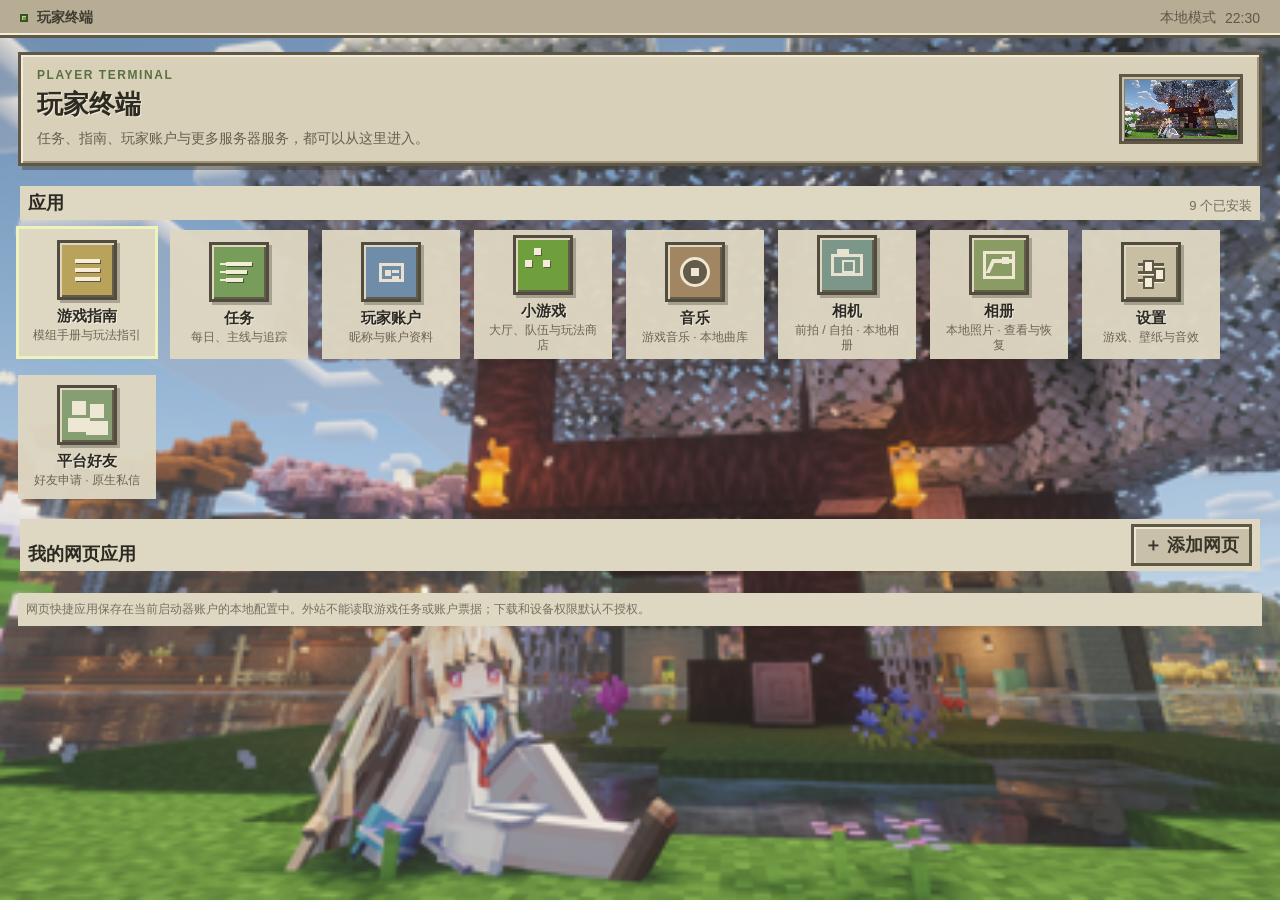
==== src/main/resources/assets/muxi_terminal/html/terminal/index.html @ d71bce54 "Freeze reviewed unified social candidate for isolated 131 acceptance" ====
<!doctype html>
<html lang="zh-CN">
<head>
  <meta charset="utf-8" />
  <meta name="viewport" content="width=device-width,initial-scale=1" />
  <title>玩家终端</title>
  <link rel="stylesheet" href="./styles.css" />
  <link rel="stylesheet" href="./app-transition.css" />
  <link rel="stylesheet" href="./apps/minigames/app.css" />
  <link rel="stylesheet" href="./camera-app.css" />
  <link rel="stylesheet" href="./album-app.css" />
  <link rel="stylesheet" href="./friends-app.css" />
  <link rel="stylesheet" href="./settings.css" />
</head>
<body>
  <main id="app" class="shell">
    <header class="statusbar">
      <div class="brand"><span class="brand-dot"></span>玩家终端</div>
      <div class="status-right"><span id="statusText">本地模式</span><span id="clock">00:00</span></div>
    </header>

    <div id="app-content">
    <section id="home" class="page page-active">
      <div class="hero">
        <div>
          <div class="eyebrow">PLAYER TERMINAL</div>
          <h1>玩家终端</h1>
          <p>任务、指南、玩家账户与更多服务器服务，都可以从这里进入。</p>
        </div>
        <div class="cover-frame"><img src="./cover.png" alt="玩家终端"></div>
      </div>

      <div class="section-title"><span>应用</span><small id="installedAppCount">4 个已安装</small></div>
      <div class="app-grid">
        <button class="app-card" data-open="guide">
          <span class="app-icon guide-icon"><i></i><i></i><i></i></span>
          <span class="app-name">游戏指南</span>
          <span class="app-desc">模组手册与玩法指引</span>
        </button>
        <button class="app-card" data-open="tasks">
          <span class="app-icon task-icon"><i></i><i></i><i></i></span>
          <span class="app-name">任务</span>
          <span class="app-desc">每日、主线与追踪</span>
        </button>
        <button class="app-card" id="passportApp">
          <span class="app-icon passport-icon"><i></i></span>
          <span class="app-name">玩家账户</span>
          <span class="app-desc">昵称与账户资料</span>
        </button>
        <button class="app-card" data-open="games">
          <span class="app-icon minigames-icon"><i></i><i></i><i></i></span>
          <span class="app-name">小游戏</span><span class="app-desc">大厅、队伍与玩法商店</span>
        </button>
        <button class="app-card" data-open="music">
          <span class="app-icon music-icon" aria-hidden="true"><i></i></span>
          <span class="app-name">音乐</span><span class="app-desc">游戏音乐 · 本地曲库</span>
        </button>
      </div>

      <div class="section-title"><span>我的网页应用</span><button id="addWebApp" class="secondary">＋ 添加网页</button></div>
      <div id="webApps" class="web-app-list"></div>
      <p id="webAppsError" class="web-error" role="alert"></p>
      <form id="webAppForm" class="web-app-form" hidden>
        <h3 id="webFormTitle">添加网页应用</h3>
        <input id="webAppId" type="hidden">
        <label>网页链接<input id="webAppUrl" type="url" placeholder="https://example.com" required maxlength="4096" autocomplete="off"></label>
        <label>名称（可编辑）<input id="webAppName" type="text" maxlength="80" placeholder="留空使用域名" autocomplete="off"></label>
        <p id="webTarget" class="web-target">只支持 http / https</p>
        <p id="webFormError" class="web-error" role="alert"></p>
        <div class="detail-actions"><button class="primary" type="submit">保存</button><button id="cancelWebApp" class="secondary" type="button">取消</button></div>
      </form>
      <div class="dock-hint">网页快捷应用保存在当前启动器账户的本地配置中。外站不能读取游戏任务或账户票据；下载和设备权限默认不授权。</div>
    </section>

    <section id="guide" class="page">
      <div class="toolbar">
        <button class="back" data-open="home" aria-label="返回">‹</button>
        <div>
          <div class="eyebrow">APP / GAME GUIDE</div>
          <h2>游戏指南</h2>
        </div>
        <label class="search-wrap"><input id="guideSearch" type="search" placeholder="搜索模组或玩法" /><span></span></label>
      </div>

      <div class="guide-intro">
        <strong>不知道从哪里开始？</strong>
        <span>先选一个你感兴趣的玩法。指南只介绍真正有用的第一步，不把 Wiki 全搬进来。</span>
      </div>
      <div id="guideList" class="guide-list"></div>
    </section>

    <section id="guideDetail" class="page">
      <div class="toolbar">
        <button class="back" data-open="guide" aria-label="返回">‹</button>
        <div>
          <div class="eyebrow">GAME GUIDE</div>
          <h2 id="detailTitle">模组</h2>
        </div>
      </div>
      <article class="detail-card">
        <div class="detail-head">
          <div id="detailIcon" class="mod-icon"></div>
          <div><div id="detailCategory" class="pill"></div><p id="detailSummary"></p></div>
        </div>
        <div class="detail-section"><h3>先做什么</h3><div id="detailSteps" class="steps"></div></div>
        <div class="detail-section"><h3>为什么值得玩</h3><p id="detailWhy"></p></div>
        <div class="detail-actions">
          <button id="openManual" class="primary" hidden>打开游戏内手册</button>
          <button data-open="guide" class="secondary">返回指南</button>
        </div>
        <p id="manualHint" class="manual-hint"></p>
      </article>
    </section>

    <section id="tasks" class="page">
      <div class="toolbar">
        <button class="back" data-open="home" aria-label="返回">‹</button>
        <div>
          <div class="eyebrow">APP / TASKS</div>
          <h2>任务</h2>
        </div>
        <div id="taskMeta" class="task-meta">正在连接任务服务…</div>
      </div>

      <div class="task-tabs">
        <button class="task-tab task-tab-active" data-task-tab="daily">每日任务</button>
        <button class="task-tab" data-task-tab="mainline">主线任务</button>
      </div>

      <div id="dailyTasksPanel">
        <div class="task-intro">
          <div><strong>每日委托</strong><span id="taskCountdown">等待服务器数据</span></div>
          <div id="rerollAllowance" class="task-allowance"></div>
        </div>
        <div id="taskList" class="task-list"></div>
      </div>

      <div id="mainlineTasksPanel" hidden>
        <div class="task-intro"><div><strong>主线任务</strong><span>长期推进目标</span></div></div>
        <div id="mainlineList" class="task-list"></div>
      </div>
    </section>
    <section id="games" class="page minigames-app" aria-label="小游戏 APP">
      <div class="toolbar"><button id="mg-back" class="back" aria-label="返回大厅">‹</button><div><div class="eyebrow">APP / MINIGAMES</div><h2>小游戏</h2></div><button id="mg-refresh" class="secondary">刷新</button></div>
      <nav class="task-tabs" aria-label="小游戏页面"><button class="task-tab task-tab-active" data-mg-page="lobby" aria-pressed="true">大厅与队伍</button><button class="task-tab" data-mg-page="shop" aria-pressed="false">商店与兑换</button></nav>
      <p id="mg-notice" class="guide-intro mg-notice" role="status" aria-live="polite">正在读取小游戏服务…</p>
      <div id="mg-platform" class="task-intro mg-platform"></div>
      <div id="mg-stepbar" class="mg-stepbar" aria-label="房间步骤"></div>
      <div id="mg-games" class="guide-list mg-mode-list" aria-label="模式选择"></div>
      <div id="mg-currencies" class="mg-currencies"></div><div id="mg-content" class="mg-content"></div>
      <div id="mg-confirm" class="mg-confirm" hidden><div class="detail-card" role="dialog" aria-modal="true" aria-labelledby="mg-confirm-text"><h3>确认操作</h3><p id="mg-confirm-text"></p><div class="detail-actions"><button id="mg-confirm-cancel" class="secondary">取消</button><button id="mg-confirm-ok" class="primary">继续</button></div></div></div>
    </section>
    <section id="music" class="page"></section>
    </div>
  </main>
  <script src="./app-transition.js"></script>
  <script src="./app.js"></script>
  <script src="./app-container.js"></script>
  <script src="./camera-controller.js"></script>
  <script src="./camera-app.js"></script>
  <script src="./album-controller.js"></script>
  <script src="./album-app.js"></script>
  <script src="./web-apps.js"></script>
  <script src="./settings.js"></script>
  <script src="./music-app.js"></script>
  <script src="./friends-controller.js"></script>
  <script src="./friends-app.js"></script>
  <script src="./apps/minigames/model.js"></script>
  <script src="./apps/minigames/app.js"></script>
  <script src="./friends-invites-controller.js"></script>
  <script src="./friends-invites.js"></script>
</body>
</html>
---- src/main/resources/assets/muxi_terminal/html/terminal/styles.css ----
:root{
  color-scheme:light;
  --bg:#c9c2ae;--panel:#ded7c2;--panel2:#c7bea4;--line:#5f5847;
  --line-hi:#f2ecd8;--text:#2d2a22;--muted:#665f4f;--accent:#6f9f3c;--accent2:#b88b43;
  --shadow:#514b3d;--slot:#b8af96;--slot-hi:#ece5cf;
}
*{box-sizing:border-box}
html,body{margin:0;width:100%;height:100%;overflow:hidden;background:transparent;font-family:"Microsoft YaHei","Segoe UI",sans-serif;color:var(--text)}
button,input{font:inherit}.shell{width:100%;height:100%;background:
linear-gradient(rgba(255,255,255,.12),rgba(255,255,255,0)),
repeating-linear-gradient(0deg,#c9c2ae 0 3px,#c3bba6 3px 6px);position:relative}
.statusbar{height:38px;padding:0 20px;display:flex;align-items:center;justify-content:space-between;border-bottom:3px solid var(--line);box-shadow:inset 0 -2px 0 var(--line-hi);font-size:14px;color:#403b31;background:#b6ad94}
.brand,.status-right{display:flex;align-items:center;gap:9px}.brand{font-weight:700}.brand-dot{width:8px;height:8px;background:var(--accent);border:2px solid #3d5126;box-shadow:inset 1px 1px 0 #b8d58d}
.status-right{color:#5f584a}.page{display:none;height:calc(100% - 38px);padding:14px 18px 18px;overflow-y:auto}.page-active{display:block}.eyebrow{font-size:12px;letter-spacing:.13em;color:#5b7041;font-weight:700;margin-bottom:5px}
.hero{min-height:92px;padding:13px 16px;display:flex;justify-content:space-between;align-items:center;border:3px solid var(--line);border-radius:0;background:#d8d0b9;box-shadow:inset 2px 2px 0 var(--line-hi),inset -2px -2px 0 #9e947d,4px 4px 0 rgba(71,66,54,.45)}
h1,h2,h3,p{margin:0}h1{font-size:26px;margin-bottom:6px;text-shadow:1px 1px 0 #f3eddc}.hero p{color:var(--muted);max-width:540px;font-size:14px;line-height:1.55}
.cover-frame{width:124px;height:70px;border:3px solid var(--line);background:#887f68;padding:3px;image-rendering:pixelated;box-shadow:inset 2px 2px 0 #c9c1aa,inset -2px -2px 0 #4d4739}.cover-frame img{width:100%;height:100%;object-fit:cover;image-rendering:pixelated}
.terminal-mark{display:none}
.terminal-mark span{border-radius:5px;background:linear-gradient(145deg,#2b4651,#18303b);border:1px solid #41616b}.terminal-mark span:first-child{background:linear-gradient(145deg,#5fd2e3,#347986)}
.section-title{margin:20px 2px 10px;display:flex;align-items:end;justify-content:space-between;font-size:18px;font-weight:700}.section-title small{font-size:13px;color:#746d5c;font-weight:500}
.app-grid{display:grid;grid-template-columns:repeat(auto-fit,minmax(112px,138px));gap:16px 14px;align-items:start}
.app-card{min-height:124px;text-align:center;border:0;background:transparent;color:inherit;padding:5px 2px;cursor:pointer;transition:.08s linear}
.app-card:hover,.app-card.keyboard-selected{transform:translateY(-2px);background:rgba(255,255,255,.18);outline:2px solid rgba(91,84,68,.48);outline-offset:-1px}
button.keyboard-selected,input.keyboard-selected,.guide-card.keyboard-selected{outline:3px solid #eef3bd!important;outline-offset:2px;box-shadow:0 0 0 2px #3d4d29!important}
.app-icon{width:60px;height:60px;display:flex;align-items:center;justify-content:center;margin:0 auto 7px;background:#8e866f;border:3px solid #514c3e;position:relative;box-shadow:inset 2px 2px 0 #ded6be,inset -2px -2px 0 #625c4b,3px 3px 0 rgba(71,66,54,.35);image-rendering:pixelated}
.guide-icon{background:#b9a35a}.guide-icon i{position:absolute;width:25px;height:4px;background:#f5edd7;box-shadow:1px 1px 0 #5e563f}.guide-icon i:nth-child(1){transform:translateY(-9px)}.guide-icon i:nth-child(3){transform:translateY(9px)}
.app-name{display:block;font-weight:700;font-size:15px;margin-bottom:2px;text-shadow:1px 1px 0 rgba(255,255,255,.55)}.app-desc{display:block;color:#6b6454;line-height:1.3;font-size:12px;max-width:110px;margin:auto}.dock-hint{text-align:left;color:#77705e;font-size:12px;padding:18px 3px 4px}
.toolbar{height:52px;display:flex;gap:12px;align-items:center;margin-bottom:16px}.toolbar h2{font-size:23px}.back{width:36px;height:36px;border-radius:0;border:3px solid var(--line);background:#c9c1aa;color:#2e2a22;font-size:28px;line-height:25px;cursor:pointer;box-shadow:inset 2px 2px 0 var(--line-hi),inset -2px -2px 0 #8f8670}.back:hover{background:#ded6be}
.search-wrap{margin-left:auto;position:relative}.search-wrap input{width:220px;height:34px;border:3px solid var(--line);border-radius:0;background:#eee8d6;color:var(--text);outline:none;padding:0 10px;box-shadow:inset 2px 2px 0 #aaa18a}.search-wrap input:focus{border-color:#6f7e4d}
.guide-intro{display:flex;gap:12px;align-items:center;border:3px solid var(--line);background:#d7cfb8;padding:11px 13px;margin-bottom:14px;font-size:14px;box-shadow:inset 2px 2px 0 var(--line-hi),inset -2px -2px 0 #a39a83}.guide-intro span{color:#665f50}.guide-list{display:grid;grid-template-columns:repeat(auto-fill,minmax(240px,1fr));gap:9px}
.guide-card{border:3px solid var(--line);border-radius:0;background:#d4ccb5;padding:11px;cursor:pointer;display:grid;grid-template-columns:48px 1fr;gap:11px;transition:.08s linear;box-shadow:inset 2px 2px 0 var(--line-hi),inset -2px -2px 0 #9f967f}.guide-card:hover{background:#e5dec9}.mod-icon{width:48px;height:48px;border-radius:0;background:linear-gradient(145deg,var(--icon1,#87926c),var(--icon2,#596047));border:3px solid #575142;position:relative;display:flex;align-items:center;justify-content:center;font-weight:800;color:#fff;font-size:18px;box-shadow:inset 2px 2px 0 rgba(255,255,255,.35),inset -2px -2px 0 rgba(0,0,0,.28)}
.guide-card h3{font-size:16px;margin:1px 0 4px}.guide-card p{font-size:13px;line-height:1.45;color:var(--muted)}.card-meta{display:flex;gap:5px;align-items:center;margin-top:7px}.pill{display:inline-flex;border:2px solid #766e5d;color:#5e5748;background:#c1b89f;border-radius:0;padding:2px 6px;font-size:12px}.recommended{color:#506d2d;border-color:#6c8249}
.detail-card{max-width:850px;margin:0 auto;border:3px solid var(--line);border-radius:0;background:#d8d0ba;padding:20px;box-shadow:inset 2px 2px 0 var(--line-hi),inset -2px -2px 0 #9d947d}.detail-head{display:grid;grid-template-columns:68px 1fr;gap:16px;align-items:center;padding-bottom:17px;border-bottom:2px solid #877f6c}.detail-head .mod-icon{width:68px;height:68px;font-size:20px}.detail-head p{margin-top:8px;color:#5f5849;line-height:1.6}.detail-section{padding:18px 0 2px}.detail-section h3{font-size:15px;margin-bottom:10px;color:#332f27}.detail-section p{color:var(--muted);font-size:14px;line-height:1.65}.steps{display:grid;gap:7px}.step{display:grid;grid-template-columns:23px 1fr;gap:9px;align-items:start;color:#5f584a;font-size:14px;line-height:1.55}.step b{width:21px;height:21px;border:2px solid #68744d;background:#aeb78a;color:#283019;display:flex;align-items:center;justify-content:center;font-size:12px}.detail-actions{display:flex;gap:8px;margin-top:20px}.detail-actions button{height:34px;border-radius:0;padding:0 13px;cursor:pointer}.primary{background:#8fb45c;color:#263019;border:3px solid #4c5d31;font-weight:700;box-shadow:inset 2px 2px 0 #c8dda7}.secondary{background:#c8c0a8;color:#3a352b;border:3px solid var(--line);box-shadow:inset 2px 2px 0 #eee7d4}
.task-icon{display:grid;align-content:center;gap:4px;padding:9px;background:#789d5a}.task-icon i{display:block;width:26px;height:4px;background:#f3ecd7;box-shadow:-7px 0 0 -1px #f3ecd7,1px 1px 0 #435336}.task-icon i:nth-child(2){width:21px}.task-icon i:nth-child(3){width:17px}
.passport-icon{background:#6f8ca8}.passport-icon i{width:25px;height:19px;border:3px solid #e8e1cf;position:relative}.passport-icon i:before{content:"";position:absolute;width:6px;height:6px;background:#e8e1cf;left:3px;top:4px}.passport-icon i:after{content:"";position:absolute;width:7px;height:3px;background:#e8e1cf;right:2px;top:4px;box-shadow:0 6px 0 #e8e1cf}
.mod-icon img{width:38px;height:38px;object-fit:contain;image-rendering:pixelated;filter:drop-shadow(0 3px 4px rgba(0,0,0,.35))}.detail-head .mod-icon img{width:54px;height:54px}.mod-fallback{position:absolute}.manual-hint{margin-top:12px;color:#71808d;font-size:14px;line-height:1.55}
.task-meta{margin-left:auto;color:#6f6755;font-size:13px}.task-tabs{display:flex;gap:6px;margin-bottom:14px}.task-tab{border:3px solid var(--line);border-radius:0;background:#c4bba3;color:#4e493d;height:32px;padding:0 11px;cursor:pointer;box-shadow:inset 2px 2px 0 #eee7d4,inset -2px -2px 0 #8e856f}.task-tab:hover{background:#d9d1ba}.task-tab-active{border-color:#53663b;background:#9eb873;color:#263018}
.task-intro{display:flex;justify-content:space-between;align-items:center;padding:11px 13px;border:3px solid var(--line);border-radius:0;background:#d6ceb6;margin-bottom:9px;box-shadow:inset 2px 2px 0 var(--line-hi),inset -2px -2px 0 #9c937d}.task-intro strong{display:block;font-size:15px}.task-intro span{display:block;color:#6e6655;font-size:13px;margin-top:3px}.task-allowance{color:#526a32;font-size:13px}.task-list{display:grid;gap:8px}.task-card{border:3px solid var(--line);border-radius:0;background:#d2cab3;padding:12px 13px;position:relative;overflow:hidden;box-shadow:inset 2px 2px 0 var(--line-hi),inset -2px -2px 0 #9a917a}.task-card.task-tracked{border-color:#65764a}.task-card.task-ready{border-color:#4f7139}.task-card.task-claimed{opacity:.68}.task-progress-bg{height:7px;background:#8e866f;margin:8px 0 9px;overflow:hidden;border:2px solid #5d5748}.task-progress-fill{height:100%;background:#83a84f}.task-row-head{display:flex;justify-content:space-between;gap:15px;align-items:start}.task-title{font-size:15px;font-weight:700}.task-progress{font-size:13px;color:#625b4c;white-space:nowrap}.task-description{font-size:13px;color:#665f50;line-height:1.45}.task-hard{font-size:8px;color:#7e5127;border:2px solid #9c7449;border-radius:0;padding:1px 5px;margin-left:6px;vertical-align:1px;background:#d8bb8a}.task-rewards{display:flex;gap:5px;align-items:center;min-height:25px;flex-wrap:wrap}.reward-chip{display:inline-flex;gap:4px;align-items:center;border:2px solid #756d5b;border-radius:0;background:#bdb49b;padding:3px 6px;color:#4d483c;font-size:12px}.reward-chip img{width:18px;height:18px;object-fit:contain;image-rendering:pixelated}.reward-xp{color:#48682e}.task-bottom{display:flex;justify-content:space-between;gap:9px;align-items:end;margin-top:8px}.task-actions{display:flex;gap:5px}.task-actions button{height:28px;border-radius:0;border:3px solid #625b4b;background:#c3baa2;color:#4c473c;padding:0 8px;cursor:pointer;font-size:12px;box-shadow:inset 1px 1px 0 #eee7d4}.task-actions button:hover:not(:disabled){background:#ded6bf}.task-actions button:disabled{opacity:.38;cursor:default}.task-actions .claim-ready{border-color:#56723a;color:#3f5c2a;background:#b2c88c}.task-actions .tracked-button{border-color:#68794d;color:#40512d}.mainline-card{border-left:5px solid #71804e}.task-empty{border:3px dashed #817967;border-radius:0;padding:22px;text-align:center;color:#706857;font-size:13px}
@media(max-width:640px){.page{padding:12px}.statusbar{padding:0 12px}.hero{padding:11px}.cover-frame{width:104px;height:60px}.search-wrap input{width:150px}.guide-list{grid-template-columns:1fr}.app-grid{grid-template-columns:repeat(3,minmax(82px,1fr));gap:12px 8px}.app-desc{display:block}}
#app-content{height:calc(100% - 38px);position:relative}.page{height:100%}.content-view .statusbar{display:none}.content-view #app-content{height:100%}.content-view .page{height:100%}
.web-app-list{display:grid;gap:8px}.web-app-row{display:flex;gap:8px;align-items:center;border:2px solid var(--line);background:var(--panel);padding:7px}
.web-app-open{flex:1;min-width:0;display:grid;gap:4px;text-align:left;background:transparent;border:0;color:var(--text);cursor:pointer}.web-app-open b,.web-app-open small{overflow:hidden;text-overflow:ellipsis;white-space:nowrap}.web-app-open small,.web-target,.web-empty{font-size:14px;color:var(--muted)}
.web-app-row .secondary,#addWebApp{padding:6px 10px;cursor:pointer}.web-app-form{margin-top:12px;padding:12px;border:3px solid var(--line);background:var(--panel)}.web-app-form[hidden]{display:none}.web-app-form label{display:block;margin:10px 0;font-size:15px}.web-app-form input:not([type=hidden]){display:block;width:100%;margin-top:5px;padding:7px;border:2px solid var(--line);background:#eee8d6}.web-error{color:#9a3827;font-size:15px;line-height:1.6;margin:5px 0}.web-app-form .detail-actions{margin-top:10px}

/* Shared sizing contract for built-in apps, including settings and minigames. */
:root{--font-body:15px;--font-small:12px;--control-min-height:34px;--app-icon-size:60px}
button,input,select,textarea{font-family:inherit}button:focus-visible,input:focus-visible,select:focus-visible,a:focus-visible{outline:3px solid #eef3bd;outline-offset:2px;box-shadow:0 0 0 2px #3d4d29}
.page,.toolbar,.hero,.task-card,.guide-card,.web-app-row{min-width:0}.toolbar{height:auto;min-height:52px;flex-wrap:wrap}.hero{gap:12px}.hero>div,.guide-card>div,.task-card>div{min-width:0}
h1,h2,h3,p,.app-name,.app-desc,.task-name,.task-rewards{overflow-wrap:anywhere}.task-actions,.task-bottom,.detail-actions,.task-tabs{flex-wrap:wrap}.task-actions button,.task-tabs button,.detail-actions button{height:auto;min-height:var(--control-min-height)}
.minigames-app button,.minigames-app select,.minigames-app input{font-size:var(--font-body);min-height:var(--control-min-height)}.minigames-app small{font-size:var(--font-small)}
@media(max-width:500px){.hero{flex-wrap:wrap}.cover-frame{display:none}.search-wrap{width:100%;margin-left:0}.search-wrap input{width:100%}.app-grid{grid-template-columns:repeat(auto-fit,minmax(104px,1fr))}.detail-card{padding:12px}}

/* Native local wallpaper spans the shared Pad shell. */
.shell{background-image:linear-gradient(rgba(201,194,174,.12),rgba(201,194,174,.12)),var(--terminal-wallpaper,url('./cover.png'));background-size:cover;background-position:center;background-repeat:no-repeat}
/* Keep controls readable even over a dark or busy personal wallpaper. */
.app-card{background:rgba(222,215,194,.96)}
.app-card:hover,.app-card.keyboard-selected{background:var(--panel)}
.section-title{background:var(--panel);padding:5px 8px}
.toolbar{background:var(--panel);padding:6px}
.dock-hint{background:var(--panel);margin-top:12px;padding:8px}
.app-grid{align-items:stretch}
.music-icon{background:#a28664}
.music-icon i{width:30px;height:30px;border:3px solid #eee7d4;border-radius:50%;position:relative;background:#655b4a}
.music-icon i:after{content:"";position:absolute;width:8px;height:8px;left:8px;top:8px;background:#eee7d4}
---- src/main/resources/assets/muxi_terminal/html/terminal/app-transition.css ----
/* Scoped to the internal content viewport. The statusbar / phone shell stays put. */
.mt-transition-host { isolation: isolate; }
.mt-launch-layer {
  position: absolute; inset: 0; z-index: 100;
  display: flex; align-items: center; justify-content: center;
  padding: 14px; overflow: hidden;
  background: rgba(201, 194, 174, .94);
  color: var(--text, #2d2a22);
  font-family: "Microsoft YaHei", "Segoe UI", sans-serif;
}
.mt-launch-layer[hidden], .mt-launch-layer [hidden] { display: none !important; }
.mt-launch-card {
  width: 280px; max-width: 100%; padding: 22px 18px 16px;
  border: 3px solid var(--line, #5f5847); background: var(--panel, #ded7c2);
  text-align: center;
  box-shadow: inset 2px 2px 0 var(--line-hi, #f2ecd8), inset -2px -2px 0 #9e947d, 4px 4px 0 rgba(71,66,54,.35);
}
.mt-launch-icon {
  display: flex; align-items: center; justify-content: center;
  width: 60px; height: 60px; margin: 0 auto 14px;
  border: 3px solid var(--line, #5f5847); background: #b8c89b;
  box-shadow: inset 2px 2px 0 #e5efcd, inset -2px -2px 0 #78835e;
  font-size: 20px; font-weight: 700; image-rendering: pixelated;
  pointer-events: none; overflow: hidden;
}
.mt-launch-icon > .app-icon { margin: 0; width: 100%; height: 100%; box-shadow: none; border: 0; }
.mt-launch-icon img { max-width: 100%; max-height: 100%; object-fit: contain; image-rendering: pixelated; }
.mt-launch-caption { font-size: 9px; letter-spacing: .13em; color: #5b7041; font-weight: 700; margin-bottom: 6px; }
.mt-launch-title { font-size: 16px; font-weight: 700; overflow-wrap: anywhere; }
.mt-launch-status { font-size: 11px; line-height: 1.6; min-height: 18px; margin: 9px 0 12px; color: var(--muted, #665f4f); overflow-wrap: anywhere; }
.mt-launch-pixels { display: flex; gap: 5px; justify-content: center; height: 10px; margin-bottom: 16px; }
.mt-launch-pixel { width: 8px; height: 8px; border: 2px solid #63724b; background: #a5bf75; animation: mt-pixel 880ms steps(1, end) infinite; }
.mt-launch-pixel:nth-child(2) { animation-delay: 110ms; }
.mt-launch-pixel:nth-child(3) { animation-delay: 220ms; }
.mt-launch-pixel:nth-child(4) { animation-delay: 330ms; }
.mt-launch-actions { display: flex; justify-content: center; gap: 8px; }
.mt-launch-button {
  min-width: 70px; min-height: 32px; padding: 5px 11px;
  font: inherit; font-size: 11px; color: #403b31; cursor: pointer;
  border: 3px solid #625b4b; border-radius: 0; background: #c3baa2;
  box-shadow: inset 1px 1px 0 #eee7d4, inset -1px -1px 0 #8d846e;
}
.mt-launch-button:hover { background: #ded6bf; }
.mt-launch-button:active { box-shadow: inset 2px 2px 0 #8d846e; }
.mt-launch-button:focus-visible { outline: 2px solid #405c2c; outline-offset: 3px; }
.mt-launch-button:disabled { cursor: default; opacity: .55; }
.mt-launch-retry { background: #b2c88c; }
.mt-launch-layer.mt-launch-enter { animation: mt-layer-in 180ms cubic-bezier(.2,.8,.2,1) both; }
.mt-launch-enter .mt-launch-card { animation: mt-card-in 180ms cubic-bezier(.2,.8,.2,1) both; }
.mt-launch-layer[data-state="revealing"] { animation: mt-layer-out 110ms ease-in both; }
.mt-launch-layer[data-state="closing"] { animation: mt-layer-close 150ms cubic-bezier(.4,0,.8,.2) both; }
.mt-launch-layer[data-state="error"] .mt-launch-icon { background: #d2b58e; }
.mt-launch-layer[data-state="error"] .mt-launch-caption { color: #805829; }
.mt-launch-source { animation: mt-source-press 130ms steps(2, end) both !important; }
@keyframes mt-source-press { 0% { transform: translateY(0); } 50% { transform: translateY(2px) scale(.96); } 100% { transform: translateY(0); } }
@keyframes mt-card-in { from { opacity: 0; transform: translateY(8px) scale(.96); } to { opacity: 1; transform: translateY(0) scale(1); } }
@keyframes mt-layer-in {
  from { opacity: .4; clip-path: inset(var(--mt-origin-top, 45%) var(--mt-origin-right, 45%) var(--mt-origin-bottom, 45%) var(--mt-origin-left, 45%)); }
  to { opacity: 1; clip-path: inset(0 0 0 0); }
}
@keyframes mt-layer-close {
  from { opacity: 1; clip-path: inset(0 0 0 0); }
  to { opacity: .25; clip-path: inset(var(--mt-origin-top, 45%) var(--mt-origin-right, 45%) var(--mt-origin-bottom, 45%) var(--mt-origin-left, 45%)); }
}
@keyframes mt-layer-out { from { opacity: 1; } to { opacity: 0; } }
@keyframes mt-pixel { 0%, 60%, 100% { background: #a5bf75; } 20%, 40% { background: #536e30; } }
.mt-reduced-motion, .mt-reduced-motion *, .mt-reduced-motion.mt-launch-enter { animation: none !important; }
@media (prefers-reduced-motion: reduce) {
  .mt-launch-layer, .mt-launch-layer *, .mt-launch-source { animation: none !important; }
}
@media (max-width: 360px), (max-height: 380px) {
  .mt-launch-card { padding: 12px; }
  .mt-launch-icon { width: 44px; height: 44px; margin-bottom: 8px; }
  .mt-launch-pixels { margin-bottom: 10px; }
}
---- src/main/resources/assets/muxi_terminal/html/terminal/apps/minigames/app.css ----
/* Layout only; visuals come from the existing terminal components. */
.minigames-app .toolbar{height:auto;min-height:52px}
.minigames-app .toolbar .secondary{margin-left:auto;padding:7px 12px;cursor:pointer}
.mg-notice{min-height:38px;line-height:1.55}
.mg-platform strong,.mg-currencies strong{display:block}
.mg-platform p,.mg-currencies p{font-size:var(--font-small,12px);color:var(--muted);line-height:1.6}
.mg-currencies{display:grid;grid-template-columns:repeat(auto-fit,minmax(150px,1fr));gap:9px;margin-bottom:12px}
.mg-content .detail-card{max-width:none;margin-bottom:12px;padding:14px}
.mg-content .detail-section{padding:5px 0}
.mg-content .detail-actions{margin-top:12px;flex-wrap:wrap}
.mg-content .guide-list{margin-top:10px}
.mg-content .guide-card{display:block;cursor:default}
.mg-content .guide-card .detail-actions{margin-top:9px}
.mg-content .guide-card h4{margin:0 0 6px;font-size:var(--font-body,15px)}
.mg-fields{display:flex;gap:12px;flex-wrap:wrap;margin:10px 0}
.mg-field{display:grid;gap:5px;font-size:var(--font-body,15px);min-width:150px}
.mg-field .detail-actions{margin-top:0}
.mg-stepbar{margin:6px 0 12px;display:flex;gap:8px;align-items:center;flex-wrap:wrap}
.mg-mode-list{margin-bottom:12px}
.mg-mode-list .guide-card{display:block;text-align:left;color:inherit;cursor:pointer}
.mg-confirm{position:fixed;inset:0;z-index:20;background:rgba(45,42,34,.65);display:grid;place-items:center}
.mg-confirm[hidden]{display:none}
.mg-confirm .detail-card{max-width:440px;margin:16px}
.mg-content button:disabled,.minigames-app .guide-card:disabled{opacity:.5;cursor:not-allowed}
.mg-content [hidden],.minigames-app [hidden]{display:none!important}
.minigames-icon{background:var(--accent);position:relative}
.minigames-icon i{position:absolute;width:7px;height:7px;background:var(--line-hi);box-shadow:1px 1px 0 var(--line)}
.minigames-icon i:nth-child(1){left:18px;top:10px}.minigames-icon i:nth-child(2){left:9px;top:22px}.minigames-icon i:nth-child(3){left:27px;top:22px}
---- src/main/resources/assets/muxi_terminal/html/terminal/camera-app.css ----
.camera-icon{background:#7c978a}.camera-icon i{width:32px;height:22px;border:3px solid #e8e1cf;position:relative}.camera-icon i:before{content:"";position:absolute;width:9px;height:9px;left:8px;top:3px;border:2px solid #e8e1cf}.camera-icon i:after{content:"";position:absolute;left:3px;top:-8px;width:12px;height:5px;background:#e8e1cf}
#camera{font-size:var(--font-body,15px)}.camera-local{margin-left:auto;color:var(--muted)}.camera-layout{max-width:960px;margin:auto}.camera-view{position:relative;min-height:120px;height:clamp(120px,38vh,400px);border:3px solid var(--line);background:#282b23;display:flex;align-items:center;justify-content:center;box-shadow:inset 2px 2px 0 #716b59}.camera-view img{width:100%;height:100%;object-fit:contain}.camera-view img[hidden]{display:none}#cameraPlaceholder{color:#ded6be}#cameraLens{position:absolute;left:8px;top:8px;padding:3px 7px;background:#c8c0a8;border:2px solid var(--line);font-size:var(--font-body,15px)}.camera-controls{display:flex;flex-wrap:wrap;gap:8px;margin:12px 0}.camera-controls button,.camera-album-actions button{min-height:var(--control-min-height,34px);padding:4px 12px;cursor:pointer;font-size:var(--font-body,15px)}.camera-controls button:disabled{opacity:.45;cursor:default}.camera-controls [aria-pressed=true]{border-color:#4c5d31;background:#b2c88c}#cameraStatus{min-height:22px;overflow-wrap:anywhere;font-size:var(--font-body,15px)}.camera-note{font-size:var(--font-small,12px);color:var(--muted);line-height:1.5;margin:7px 0}.camera-album-actions{display:flex;align-items:center;gap:12px;margin:12px 0}#cameraPhotoList{display:grid;gap:6px;max-height:130px;overflow:auto}#cameraPhotoList button{text-align:left;padding:6px;overflow-wrap:anywhere;font-size:var(--font-small,12px);cursor:pointer}#cameraPhoto{max-width:100%;margin-top:12px;border:3px solid var(--line)}#camera button:focus-visible{outline:3px solid #eef3bd;outline-offset:2px;box-shadow:0 0 0 2px #3d4d29}
---- src/main/resources/assets/muxi_terminal/html/terminal/album-app.css ----
.album-icon{background:#8a9b64}.album-icon i{width:32px;height:28px;border:3px solid #eee7d4;position:relative}.album-icon i:before{content:"";position:absolute;width:7px;height:7px;right:3px;top:3px;background:#eee7d4}.album-icon i:after{content:"";position:absolute;width:19px;height:10px;left:3px;bottom:3px;border-left:4px solid #eee7d4;border-top:4px solid #eee7d4;transform:skew(-25deg)}
#albumStatus,.album-note,#albumPhotoName{background:var(--panel);color:var(--text);border:2px solid var(--line);padding:7px 10px;box-shadow:inset 1px 1px 0 var(--line-hi)}.album-tile span{white-space:pre-line}
#album{position:relative;font-size:16px}.album-local{margin-left:auto;font-size:14px;color:var(--muted)}.album-actions{display:flex;flex-wrap:wrap;gap:8px;margin:10px 0}.album-actions button{padding:6px 12px;min-height:38px;cursor:pointer}.album-actions button:disabled{opacity:.5;cursor:default}.album-actions [aria-pressed=true]{border-color:#4c5d31;background:#b2c88c}#albumStatus{font-size:15px;line-height:1.6;min-height:24px}.album-grid{display:grid;grid-template-columns:repeat(auto-fill,minmax(155px,1fr));gap:12px;margin:12px 0}.album-grid[hidden]{display:none}.album-tile{padding:7px;min-width:0;cursor:pointer;text-align:left}.album-tile img{width:100%;height:110px;object-fit:contain;background:#282b23;color:#eee7d4;display:block}.album-tile span{display:block;font-size:13px;line-height:1.5;overflow-wrap:anywhere;margin-top:6px}.album-note{font-size:14px;line-height:1.6;color:var(--muted);margin:12px 0}#albumPhotoName{font-size:14px;overflow-wrap:anywhere;margin:8px 0}#albumImageScroll{max-height:55vh;overflow:auto;background:#282b23;border:3px solid var(--line)}#albumImage{display:block;object-fit:contain}#albumConfirm{position:absolute;inset:0;z-index:5;background:rgba(40,35,25,.75);padding:18px;display:flex;align-items:center;justify-content:center}#albumConfirm[hidden]{display:none}#albumConfirm .detail-card{width:min(100%,650px);max-height:100%;overflow:auto;font-size:16px}#albumConfirm p{font-size:15px;line-height:1.7;margin-top:10px;overflow-wrap:anywhere}#album button:focus-visible{outline:3px solid #eef3bd;outline-offset:2px;box-shadow:0 0 0 2px #3d4d29}
---- src/main/resources/assets/muxi_terminal/html/terminal/friends-app.css ----
.friends-icon{background:#859f73}.friends-icon i{width:14px;height:14px;background:#eee7d4;box-shadow:18px 3px #eee7d4;position:relative;margin-left:-16px;margin-top:-15px}.friends-icon i:after{content:"";position:absolute;left:-4px;top:17px;width:22px;height:14px;background:#eee7d4;box-shadow:18px 3px #eee7d4}#friendsSearchLabel{display:block;background:var(--panel);padding:8px;border:2px solid var(--line);margin:10px 0}
#friends .friends-actions,.friends-row .detail-actions,.friends-invite-panel .detail-actions{display:flex;flex-wrap:wrap;gap:8px}.friends-actions{margin:12px 0}.friends-row{display:flex;align-items:center;justify-content:space-between;flex-wrap:wrap;gap:10px}.friends-row h3,.friends-row p{overflow-wrap:anywhere}.friends-row p{color:var(--muted);font-size:var(--font-small,12px)}.friends-uid{font-variant-numeric:tabular-nums}.friends-online{color:#405b22}.friends-offline{color:var(--muted)}#friendsSearch,#friendsUid{font:inherit;border:3px solid var(--line);background:var(--panel);color:var(--text);padding:8px;min-height:var(--control-height,34px);max-width:100%;width:100%;box-sizing:border-box}#friendsAddForm label{display:block;margin-bottom:8px}#friendsAddForm .detail-actions{margin-top:10px}#friendsStatus{min-height:1.5em;margin:10px 0;padding:8px;background:var(--panel);border:2px solid var(--line);overflow-wrap:anywhere}#friendsList{display:grid;gap:10px}.friends-presence,.friends-note{background:var(--panel);padding:8px;font-size:var(--font-small,12px);line-height:1.6}.friends-row button,#friends button,.friends-invite-panel button{min-height:var(--control-height,34px)}#friends{position:relative}#friendsConfirm{position:absolute;inset:0;z-index:5;background:rgba(40,35,25,.75);padding:18px;display:flex;align-items:center;justify-content:center}#friendsConfirm[hidden]{display:none}#friendsConfirm .detail-card{max-width:600px;max-height:100%;overflow:auto}#friendsConfirm p{margin:12px 0;overflow-wrap:anywhere}.friends-invite-panel{margin:12px 0}.friends-invite-panel ul{list-style:none;padding:0}.friends-invite-panel li{display:flex;justify-content:space-between;align-items:center;gap:8px;padding:8px 0;border-bottom:1px solid var(--line)}.friends-invite-panel li span{overflow-wrap:anywhere}.friends-invite-panel .friends-invite-note{color:var(--muted);margin:10px 0;font-size:var(--font-small,12px)}

.friends-invite-panel select { max-width:100%; width:100%; box-sizing:border-box; }
---- src/main/resources/assets/muxi_terminal/html/terminal/settings.css ----
/* Shares the shell's MC palette, square bevels and inherited font scale. */
.settings-icon{background:var(--panel2);display:grid;gap:5px;align-content:center;padding:9px}
.settings-icon i{height:3px;width:26px;background:var(--line);position:relative;box-shadow:0 1px 0 var(--line-hi)}
.settings-icon i:after{content:"";position:absolute;top:-3px;left:5px;width:7px;height:9px;background:var(--line-hi);border:2px solid var(--line)}
.settings-icon i:nth-child(2):after{left:16px}
.settings-panel{margin:0 auto 16px}
.settings-panel h3{font-size:1.1em;margin-bottom:12px}.settings-panel p{font-size:.85em;color:var(--muted);line-height:1.6;margin:8px 0}
.setting-row{display:grid;grid-template-columns:minmax(145px,1fr) minmax(160px,2fr) 80px;gap:14px;align-items:center;margin:18px 0;font-size:inherit}
.setting-row output{text-align:right;font-variant-numeric:tabular-nums}.setting-row input[type=range]{appearance:none;width:100%;min-height:var(--control-min-height,34px);background:transparent;cursor:pointer}
.setting-row input[type=range]::-webkit-slider-runnable-track{height:12px;border:2px solid var(--line);background:var(--slot);box-shadow:inset 2px 2px 0 var(--shadow)}
.setting-row input[type=range]::-webkit-slider-thumb{appearance:none;width:18px;height:26px;margin-top:-9px;border:3px solid var(--line);background:var(--panel2);box-shadow:inset 2px 2px 0 var(--line-hi),inset -2px -2px 0 var(--shadow)}
.setting-row input[type=range]:focus-visible{outline:3px solid var(--line-hi);outline-offset:2px}
.setting-row input[type=range]:disabled{opacity:.5;cursor:default}
.setting-row input[type=checkbox]{appearance:none;width:24px;height:24px;border:3px solid var(--line);background:var(--panel2);box-shadow:inset 2px 2px 0 var(--line-hi);position:relative;cursor:pointer}
.setting-row input[type=checkbox]:checked{background:var(--accent)}.setting-row input[type=checkbox]:checked:after{content:"";position:absolute;width:6px;height:11px;left:5px;top:1px;border-right:3px solid var(--line-hi);border-bottom:3px solid var(--line-hi);transform:rotate(45deg)}
.setting-row input[type=checkbox]:focus-visible{outline:3px solid var(--line-hi);outline-offset:2px}
.settings-panel .detail-actions{flex-wrap:wrap}.settings-panel button{font-size:inherit;min-height:40px;height:auto;padding:6px 14px}.settings-panel button:disabled{opacity:.5;cursor:default}
.settings-status{min-height:1.6em;margin:8px auto;max-width:900px;line-height:1.6;color:var(--muted)}
.settings-status:not(:empty){color:var(--text);background:var(--panel);border:2px solid var(--line);padding:8px}
@media(max-width:640px){.setting-row{grid-template-columns:1fr 80px;gap:8px}.setting-row label{grid-column:1/-1}.settings-panel{padding:12px}}
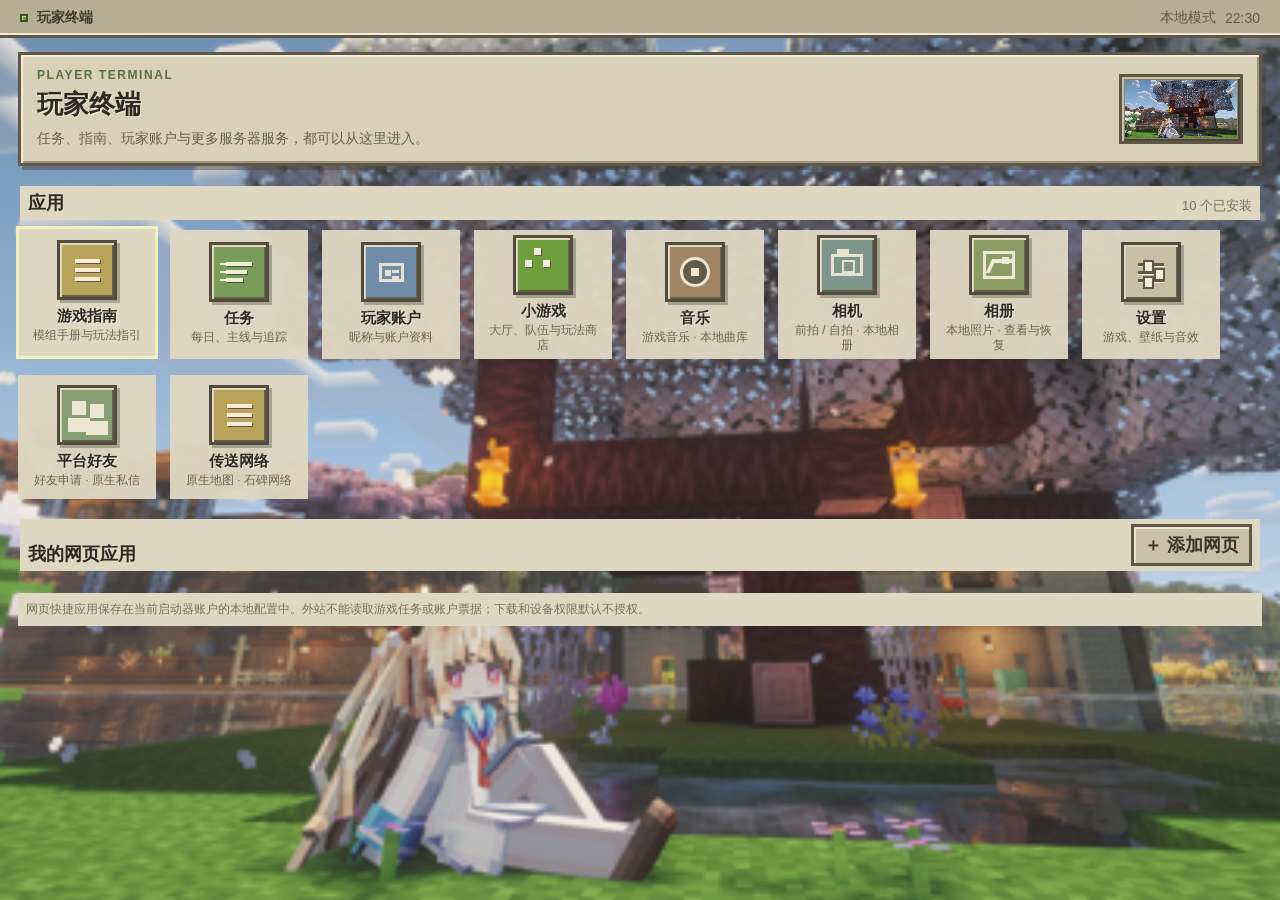
==== commit 31afd926: "[checkpoint] Save task6 muxi-terminal paused sources Native QA remains incomplete. No release or dep" ====
--- a/src/main/resources/assets/muxi_terminal/html/terminal/index.html
+++ b/src/main/resources/assets/muxi_terminal/html/terminal/index.html
@@ -155,6 +155,7 @@
   </main>
   <script src="./app-transition.js"></script>
   <script src="./app.js"></script>
+  <script src="./native-map-app.js"></script>
   <script src="./app-container.js"></script>
   <script src="./camera-controller.js"></script>
   <script src="./camera-app.js"></script>
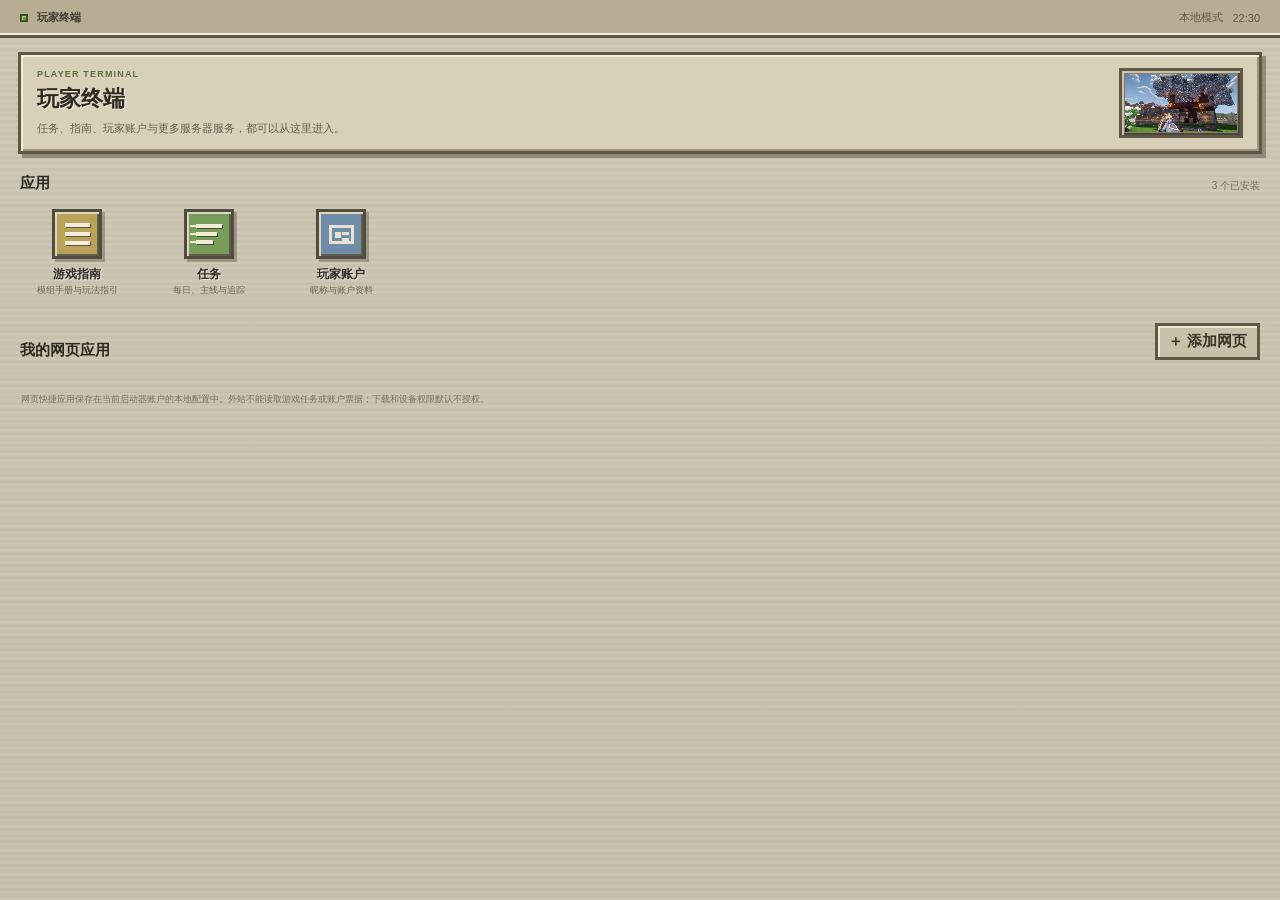
==== commit ff6b9856: "Merge remote-tracking branch 'origin/codex/terminal-unified-20261001-task6' into dev" ====
--- a/src/main/resources/assets/muxi_terminal/html/terminal/index.html
+++ b/src/main/resources/assets/muxi_terminal/html/terminal/index.html
@@ -6,11 +6,6 @@
   <title>玩家终端</title>
   <link rel="stylesheet" href="./styles.css" />
   <link rel="stylesheet" href="./app-transition.css" />
-  <link rel="stylesheet" href="./apps/minigames/app.css" />
-  <link rel="stylesheet" href="./camera-app.css" />
-  <link rel="stylesheet" href="./album-app.css" />
-  <link rel="stylesheet" href="./friends-app.css" />
-  <link rel="stylesheet" href="./settings.css" />
 </head>
 <body>
   <main id="app" class="shell">
@@ -30,7 +25,7 @@
         <div class="cover-frame"><img src="./cover.png" alt="玩家终端"></div>
       </div>
 
-      <div class="section-title"><span>应用</span><small id="installedAppCount">4 个已安装</small></div>
+      <div class="section-title"><span>应用</span><small>3 个已安装</small></div>
       <div class="app-grid">
         <button class="app-card" data-open="guide">
           <span class="app-icon guide-icon"><i></i><i></i><i></i></span>
@@ -46,14 +41,6 @@
           <span class="app-icon passport-icon"><i></i></span>
           <span class="app-name">玩家账户</span>
           <span class="app-desc">昵称与账户资料</span>
-        </button>
-        <button class="app-card" data-open="games">
-          <span class="app-icon minigames-icon"><i></i><i></i><i></i></span>
-          <span class="app-name">小游戏</span><span class="app-desc">大厅、队伍与玩法商店</span>
-        </button>
-        <button class="app-card" data-open="music">
-          <span class="app-icon music-icon" aria-hidden="true"><i></i></span>
-          <span class="app-name">音乐</span><span class="app-desc">游戏音乐 · 本地曲库</span>
         </button>
       </div>
 
@@ -125,6 +112,7 @@
       <div class="task-tabs">
         <button class="task-tab task-tab-active" data-task-tab="daily">每日任务</button>
         <button class="task-tab" data-task-tab="mainline">主线任务</button>
+        <button id="challengeOpen" class="task-tab">挑战任务</button>
       </div>
 
       <div id="dailyTasksPanel">
@@ -140,36 +128,12 @@
         <div id="mainlineList" class="task-list"></div>
       </div>
     </section>
-    <section id="games" class="page minigames-app" aria-label="小游戏 APP">
-      <div class="toolbar"><button id="mg-back" class="back" aria-label="返回大厅">‹</button><div><div class="eyebrow">APP / MINIGAMES</div><h2>小游戏</h2></div><button id="mg-refresh" class="secondary">刷新</button></div>
-      <nav class="task-tabs" aria-label="小游戏页面"><button class="task-tab task-tab-active" data-mg-page="lobby" aria-pressed="true">大厅与队伍</button><button class="task-tab" data-mg-page="shop" aria-pressed="false">商店与兑换</button></nav>
-      <p id="mg-notice" class="guide-intro mg-notice" role="status" aria-live="polite">正在读取小游戏服务…</p>
-      <div id="mg-platform" class="task-intro mg-platform"></div>
-      <div id="mg-stepbar" class="mg-stepbar" aria-label="房间步骤"></div>
-      <div id="mg-games" class="guide-list mg-mode-list" aria-label="模式选择"></div>
-      <div id="mg-currencies" class="mg-currencies"></div><div id="mg-content" class="mg-content"></div>
-      <div id="mg-confirm" class="mg-confirm" hidden><div class="detail-card" role="dialog" aria-modal="true" aria-labelledby="mg-confirm-text"><h3>确认操作</h3><p id="mg-confirm-text"></p><div class="detail-actions"><button id="mg-confirm-cancel" class="secondary">取消</button><button id="mg-confirm-ok" class="primary">继续</button></div></div></div>
-    </section>
-    <section id="music" class="page"></section>
     </div>
   </main>
   <script src="./app-transition.js"></script>
   <script src="./app.js"></script>
-  <script src="./native-map-app.js"></script>
   <script src="./app-container.js"></script>
-  <script src="./camera-controller.js"></script>
-  <script src="./camera-app.js"></script>
-  <script src="./album-controller.js"></script>
-  <script src="./album-app.js"></script>
   <script src="./web-apps.js"></script>
-  <script src="./settings.js"></script>
-  <script src="./music-app.js"></script>
-  <script src="./friends-controller.js"></script>
-  <script src="./friends-app.js"></script>
-  <script src="./apps/minigames/model.js"></script>
-  <script src="./apps/minigames/app.js"></script>
-  <script src="./friends-invites-controller.js"></script>
-  <script src="./friends-invites.js"></script>
 </body>
 </html>
 
--- a/src/main/resources/assets/muxi_terminal/html/terminal/styles.css
+++ b/src/main/resources/assets/muxi_terminal/html/terminal/styles.css
@@ -9,56 +9,35 @@
 button,input{font:inherit}.shell{width:100%;height:100%;background:
 linear-gradient(rgba(255,255,255,.12),rgba(255,255,255,0)),
 repeating-linear-gradient(0deg,#c9c2ae 0 3px,#c3bba6 3px 6px);position:relative}
-.statusbar{height:38px;padding:0 20px;display:flex;align-items:center;justify-content:space-between;border-bottom:3px solid var(--line);box-shadow:inset 0 -2px 0 var(--line-hi);font-size:14px;color:#403b31;background:#b6ad94}
+.statusbar{height:38px;padding:0 20px;display:flex;align-items:center;justify-content:space-between;border-bottom:3px solid var(--line);box-shadow:inset 0 -2px 0 var(--line-hi);font-size:11px;color:#403b31;background:#b6ad94}
 .brand,.status-right{display:flex;align-items:center;gap:9px}.brand{font-weight:700}.brand-dot{width:8px;height:8px;background:var(--accent);border:2px solid #3d5126;box-shadow:inset 1px 1px 0 #b8d58d}
-.status-right{color:#5f584a}.page{display:none;height:calc(100% - 38px);padding:14px 18px 18px;overflow-y:auto}.page-active{display:block}.eyebrow{font-size:12px;letter-spacing:.13em;color:#5b7041;font-weight:700;margin-bottom:5px}
+.status-right{color:#5f584a}.page{display:none;height:calc(100% - 38px);padding:14px 18px 18px;overflow-y:auto}.page-active{display:block}.eyebrow{font-size:9px;letter-spacing:.13em;color:#5b7041;font-weight:700;margin-bottom:5px}
 .hero{min-height:92px;padding:13px 16px;display:flex;justify-content:space-between;align-items:center;border:3px solid var(--line);border-radius:0;background:#d8d0b9;box-shadow:inset 2px 2px 0 var(--line-hi),inset -2px -2px 0 #9e947d,4px 4px 0 rgba(71,66,54,.45)}
-h1,h2,h3,p{margin:0}h1{font-size:26px;margin-bottom:6px;text-shadow:1px 1px 0 #f3eddc}.hero p{color:var(--muted);max-width:540px;font-size:14px;line-height:1.55}
+h1,h2,h3,p{margin:0}h1{font-size:22px;margin-bottom:6px;text-shadow:1px 1px 0 #f3eddc}.hero p{color:var(--muted);max-width:540px;font-size:11px;line-height:1.55}
 .cover-frame{width:124px;height:70px;border:3px solid var(--line);background:#887f68;padding:3px;image-rendering:pixelated;box-shadow:inset 2px 2px 0 #c9c1aa,inset -2px -2px 0 #4d4739}.cover-frame img{width:100%;height:100%;object-fit:cover;image-rendering:pixelated}
 .terminal-mark{display:none}
 .terminal-mark span{border-radius:5px;background:linear-gradient(145deg,#2b4651,#18303b);border:1px solid #41616b}.terminal-mark span:first-child{background:linear-gradient(145deg,#5fd2e3,#347986)}
-.section-title{margin:20px 2px 10px;display:flex;align-items:end;justify-content:space-between;font-size:18px;font-weight:700}.section-title small{font-size:13px;color:#746d5c;font-weight:500}
-.app-grid{display:grid;grid-template-columns:repeat(auto-fit,minmax(112px,138px));gap:16px 14px;align-items:start}
-.app-card{min-height:124px;text-align:center;border:0;background:transparent;color:inherit;padding:5px 2px;cursor:pointer;transition:.08s linear}
+.section-title{margin:20px 2px 10px;display:flex;align-items:end;justify-content:space-between;font-size:15px;font-weight:700}.section-title small{font-size:10px;color:#746d5c;font-weight:500}
+.app-grid{display:grid;grid-template-columns:repeat(4,minmax(88px,118px));gap:16px 14px;align-items:start}
+.app-card{min-height:100px;text-align:center;border:0;background:transparent;color:inherit;padding:5px 2px;cursor:pointer;transition:.08s linear}
 .app-card:hover,.app-card.keyboard-selected{transform:translateY(-2px);background:rgba(255,255,255,.18);outline:2px solid rgba(91,84,68,.48);outline-offset:-1px}
 button.keyboard-selected,input.keyboard-selected,.guide-card.keyboard-selected{outline:3px solid #eef3bd!important;outline-offset:2px;box-shadow:0 0 0 2px #3d4d29!important}
-.app-icon{width:60px;height:60px;display:flex;align-items:center;justify-content:center;margin:0 auto 7px;background:#8e866f;border:3px solid #514c3e;position:relative;box-shadow:inset 2px 2px 0 #ded6be,inset -2px -2px 0 #625c4b,3px 3px 0 rgba(71,66,54,.35);image-rendering:pixelated}
+.app-icon{width:50px;height:50px;display:flex;align-items:center;justify-content:center;margin:0 auto 7px;background:#8e866f;border:3px solid #514c3e;position:relative;box-shadow:inset 2px 2px 0 #ded6be,inset -2px -2px 0 #625c4b,3px 3px 0 rgba(71,66,54,.35);image-rendering:pixelated}
 .guide-icon{background:#b9a35a}.guide-icon i{position:absolute;width:25px;height:4px;background:#f5edd7;box-shadow:1px 1px 0 #5e563f}.guide-icon i:nth-child(1){transform:translateY(-9px)}.guide-icon i:nth-child(3){transform:translateY(9px)}
-.app-name{display:block;font-weight:700;font-size:15px;margin-bottom:2px;text-shadow:1px 1px 0 rgba(255,255,255,.55)}.app-desc{display:block;color:#6b6454;line-height:1.3;font-size:12px;max-width:110px;margin:auto}.dock-hint{text-align:left;color:#77705e;font-size:12px;padding:18px 3px 4px}
-.toolbar{height:52px;display:flex;gap:12px;align-items:center;margin-bottom:16px}.toolbar h2{font-size:23px}.back{width:36px;height:36px;border-radius:0;border:3px solid var(--line);background:#c9c1aa;color:#2e2a22;font-size:28px;line-height:25px;cursor:pointer;box-shadow:inset 2px 2px 0 var(--line-hi),inset -2px -2px 0 #8f8670}.back:hover{background:#ded6be}
+.app-name{display:block;font-weight:700;font-size:12px;margin-bottom:2px;text-shadow:1px 1px 0 rgba(255,255,255,.55)}.app-desc{display:block;color:#6b6454;line-height:1.3;font-size:9px;max-width:110px;margin:auto}.dock-hint{text-align:left;color:#77705e;font-size:9px;padding:18px 3px 4px}
+.toolbar{height:52px;display:flex;gap:12px;align-items:center;margin-bottom:16px}.toolbar h2{font-size:19px}.back{width:36px;height:36px;border-radius:0;border:3px solid var(--line);background:#c9c1aa;color:#2e2a22;font-size:25px;line-height:25px;cursor:pointer;box-shadow:inset 2px 2px 0 var(--line-hi),inset -2px -2px 0 #8f8670}.back:hover{background:#ded6be}
 .search-wrap{margin-left:auto;position:relative}.search-wrap input{width:220px;height:34px;border:3px solid var(--line);border-radius:0;background:#eee8d6;color:var(--text);outline:none;padding:0 10px;box-shadow:inset 2px 2px 0 #aaa18a}.search-wrap input:focus{border-color:#6f7e4d}
-.guide-intro{display:flex;gap:12px;align-items:center;border:3px solid var(--line);background:#d7cfb8;padding:11px 13px;margin-bottom:14px;font-size:14px;box-shadow:inset 2px 2px 0 var(--line-hi),inset -2px -2px 0 #a39a83}.guide-intro span{color:#665f50}.guide-list{display:grid;grid-template-columns:repeat(auto-fill,minmax(240px,1fr));gap:9px}
-.guide-card{border:3px solid var(--line);border-radius:0;background:#d4ccb5;padding:11px;cursor:pointer;display:grid;grid-template-columns:48px 1fr;gap:11px;transition:.08s linear;box-shadow:inset 2px 2px 0 var(--line-hi),inset -2px -2px 0 #9f967f}.guide-card:hover{background:#e5dec9}.mod-icon{width:48px;height:48px;border-radius:0;background:linear-gradient(145deg,var(--icon1,#87926c),var(--icon2,#596047));border:3px solid #575142;position:relative;display:flex;align-items:center;justify-content:center;font-weight:800;color:#fff;font-size:18px;box-shadow:inset 2px 2px 0 rgba(255,255,255,.35),inset -2px -2px 0 rgba(0,0,0,.28)}
-.guide-card h3{font-size:16px;margin:1px 0 4px}.guide-card p{font-size:13px;line-height:1.45;color:var(--muted)}.card-meta{display:flex;gap:5px;align-items:center;margin-top:7px}.pill{display:inline-flex;border:2px solid #766e5d;color:#5e5748;background:#c1b89f;border-radius:0;padding:2px 6px;font-size:12px}.recommended{color:#506d2d;border-color:#6c8249}
-.detail-card{max-width:850px;margin:0 auto;border:3px solid var(--line);border-radius:0;background:#d8d0ba;padding:20px;box-shadow:inset 2px 2px 0 var(--line-hi),inset -2px -2px 0 #9d947d}.detail-head{display:grid;grid-template-columns:68px 1fr;gap:16px;align-items:center;padding-bottom:17px;border-bottom:2px solid #877f6c}.detail-head .mod-icon{width:68px;height:68px;font-size:20px}.detail-head p{margin-top:8px;color:#5f5849;line-height:1.6}.detail-section{padding:18px 0 2px}.detail-section h3{font-size:15px;margin-bottom:10px;color:#332f27}.detail-section p{color:var(--muted);font-size:14px;line-height:1.65}.steps{display:grid;gap:7px}.step{display:grid;grid-template-columns:23px 1fr;gap:9px;align-items:start;color:#5f584a;font-size:14px;line-height:1.55}.step b{width:21px;height:21px;border:2px solid #68744d;background:#aeb78a;color:#283019;display:flex;align-items:center;justify-content:center;font-size:12px}.detail-actions{display:flex;gap:8px;margin-top:20px}.detail-actions button{height:34px;border-radius:0;padding:0 13px;cursor:pointer}.primary{background:#8fb45c;color:#263019;border:3px solid #4c5d31;font-weight:700;box-shadow:inset 2px 2px 0 #c8dda7}.secondary{background:#c8c0a8;color:#3a352b;border:3px solid var(--line);box-shadow:inset 2px 2px 0 #eee7d4}
+.guide-intro{display:flex;gap:12px;align-items:center;border:3px solid var(--line);background:#d7cfb8;padding:11px 13px;margin-bottom:14px;font-size:11px;box-shadow:inset 2px 2px 0 var(--line-hi),inset -2px -2px 0 #a39a83}.guide-intro span{color:#665f50}.guide-list{display:grid;grid-template-columns:repeat(auto-fill,minmax(240px,1fr));gap:9px}
+.guide-card{border:3px solid var(--line);border-radius:0;background:#d4ccb5;padding:11px;cursor:pointer;display:grid;grid-template-columns:48px 1fr;gap:11px;transition:.08s linear;box-shadow:inset 2px 2px 0 var(--line-hi),inset -2px -2px 0 #9f967f}.guide-card:hover{background:#e5dec9}.mod-icon{width:48px;height:48px;border-radius:0;background:linear-gradient(145deg,var(--icon1,#87926c),var(--icon2,#596047));border:3px solid #575142;position:relative;display:flex;align-items:center;justify-content:center;font-weight:800;color:#fff;font-size:15px;box-shadow:inset 2px 2px 0 rgba(255,255,255,.35),inset -2px -2px 0 rgba(0,0,0,.28)}
+.guide-card h3{font-size:13px;margin:1px 0 4px}.guide-card p{font-size:10px;line-height:1.45;color:var(--muted)}.card-meta{display:flex;gap:5px;align-items:center;margin-top:7px}.pill{display:inline-flex;border:2px solid #766e5d;color:#5e5748;background:#c1b89f;border-radius:0;padding:2px 6px;font-size:9px}.recommended{color:#506d2d;border-color:#6c8249}
+.detail-card{max-width:850px;margin:0 auto;border:3px solid var(--line);border-radius:0;background:#d8d0ba;padding:20px;box-shadow:inset 2px 2px 0 var(--line-hi),inset -2px -2px 0 #9d947d}.detail-head{display:grid;grid-template-columns:68px 1fr;gap:16px;align-items:center;padding-bottom:17px;border-bottom:2px solid #877f6c}.detail-head .mod-icon{width:68px;height:68px;font-size:20px}.detail-head p{margin-top:8px;color:#5f5849;line-height:1.6}.detail-section{padding:18px 0 2px}.detail-section h3{font-size:12px;margin-bottom:10px;color:#332f27}.detail-section p{color:var(--muted);font-size:11px;line-height:1.65}.steps{display:grid;gap:7px}.step{display:grid;grid-template-columns:23px 1fr;gap:9px;align-items:start;color:#5f584a;font-size:11px;line-height:1.55}.step b{width:21px;height:21px;border:2px solid #68744d;background:#aeb78a;color:#283019;display:flex;align-items:center;justify-content:center;font-size:9px}.detail-actions{display:flex;gap:8px;margin-top:20px}.detail-actions button{height:34px;border-radius:0;padding:0 13px;cursor:pointer}.primary{background:#8fb45c;color:#263019;border:3px solid #4c5d31;font-weight:700;box-shadow:inset 2px 2px 0 #c8dda7}.secondary{background:#c8c0a8;color:#3a352b;border:3px solid var(--line);box-shadow:inset 2px 2px 0 #eee7d4}
 .task-icon{display:grid;align-content:center;gap:4px;padding:9px;background:#789d5a}.task-icon i{display:block;width:26px;height:4px;background:#f3ecd7;box-shadow:-7px 0 0 -1px #f3ecd7,1px 1px 0 #435336}.task-icon i:nth-child(2){width:21px}.task-icon i:nth-child(3){width:17px}
 .passport-icon{background:#6f8ca8}.passport-icon i{width:25px;height:19px;border:3px solid #e8e1cf;position:relative}.passport-icon i:before{content:"";position:absolute;width:6px;height:6px;background:#e8e1cf;left:3px;top:4px}.passport-icon i:after{content:"";position:absolute;width:7px;height:3px;background:#e8e1cf;right:2px;top:4px;box-shadow:0 6px 0 #e8e1cf}
-.mod-icon img{width:38px;height:38px;object-fit:contain;image-rendering:pixelated;filter:drop-shadow(0 3px 4px rgba(0,0,0,.35))}.detail-head .mod-icon img{width:54px;height:54px}.mod-fallback{position:absolute}.manual-hint{margin-top:12px;color:#71808d;font-size:14px;line-height:1.55}
-.task-meta{margin-left:auto;color:#6f6755;font-size:13px}.task-tabs{display:flex;gap:6px;margin-bottom:14px}.task-tab{border:3px solid var(--line);border-radius:0;background:#c4bba3;color:#4e493d;height:32px;padding:0 11px;cursor:pointer;box-shadow:inset 2px 2px 0 #eee7d4,inset -2px -2px 0 #8e856f}.task-tab:hover{background:#d9d1ba}.task-tab-active{border-color:#53663b;background:#9eb873;color:#263018}
-.task-intro{display:flex;justify-content:space-between;align-items:center;padding:11px 13px;border:3px solid var(--line);border-radius:0;background:#d6ceb6;margin-bottom:9px;box-shadow:inset 2px 2px 0 var(--line-hi),inset -2px -2px 0 #9c937d}.task-intro strong{display:block;font-size:15px}.task-intro span{display:block;color:#6e6655;font-size:13px;margin-top:3px}.task-allowance{color:#526a32;font-size:13px}.task-list{display:grid;gap:8px}.task-card{border:3px solid var(--line);border-radius:0;background:#d2cab3;padding:12px 13px;position:relative;overflow:hidden;box-shadow:inset 2px 2px 0 var(--line-hi),inset -2px -2px 0 #9a917a}.task-card.task-tracked{border-color:#65764a}.task-card.task-ready{border-color:#4f7139}.task-card.task-claimed{opacity:.68}.task-progress-bg{height:7px;background:#8e866f;margin:8px 0 9px;overflow:hidden;border:2px solid #5d5748}.task-progress-fill{height:100%;background:#83a84f}.task-row-head{display:flex;justify-content:space-between;gap:15px;align-items:start}.task-title{font-size:15px;font-weight:700}.task-progress{font-size:13px;color:#625b4c;white-space:nowrap}.task-description{font-size:13px;color:#665f50;line-height:1.45}.task-hard{font-size:8px;color:#7e5127;border:2px solid #9c7449;border-radius:0;padding:1px 5px;margin-left:6px;vertical-align:1px;background:#d8bb8a}.task-rewards{display:flex;gap:5px;align-items:center;min-height:25px;flex-wrap:wrap}.reward-chip{display:inline-flex;gap:4px;align-items:center;border:2px solid #756d5b;border-radius:0;background:#bdb49b;padding:3px 6px;color:#4d483c;font-size:12px}.reward-chip img{width:18px;height:18px;object-fit:contain;image-rendering:pixelated}.reward-xp{color:#48682e}.task-bottom{display:flex;justify-content:space-between;gap:9px;align-items:end;margin-top:8px}.task-actions{display:flex;gap:5px}.task-actions button{height:28px;border-radius:0;border:3px solid #625b4b;background:#c3baa2;color:#4c473c;padding:0 8px;cursor:pointer;font-size:12px;box-shadow:inset 1px 1px 0 #eee7d4}.task-actions button:hover:not(:disabled){background:#ded6bf}.task-actions button:disabled{opacity:.38;cursor:default}.task-actions .claim-ready{border-color:#56723a;color:#3f5c2a;background:#b2c88c}.task-actions .tracked-button{border-color:#68794d;color:#40512d}.mainline-card{border-left:5px solid #71804e}.task-empty{border:3px dashed #817967;border-radius:0;padding:22px;text-align:center;color:#706857;font-size:13px}
-@media(max-width:640px){.page{padding:12px}.statusbar{padding:0 12px}.hero{padding:11px}.cover-frame{width:104px;height:60px}.search-wrap input{width:150px}.guide-list{grid-template-columns:1fr}.app-grid{grid-template-columns:repeat(3,minmax(82px,1fr));gap:12px 8px}.app-desc{display:block}}
+.mod-icon img{width:38px;height:38px;object-fit:contain;image-rendering:pixelated;filter:drop-shadow(0 3px 4px rgba(0,0,0,.35))}.detail-head .mod-icon img{width:54px;height:54px}.mod-fallback{position:absolute}.manual-hint{margin-top:12px;color:#71808d;font-size:11px;line-height:1.55}
+.task-meta{margin-left:auto;color:#6f6755;font-size:10px}.task-tabs{display:flex;gap:6px;margin-bottom:14px}.task-tab{border:3px solid var(--line);border-radius:0;background:#c4bba3;color:#4e493d;height:32px;padding:0 11px;cursor:pointer;box-shadow:inset 2px 2px 0 #eee7d4,inset -2px -2px 0 #8e856f}.task-tab:hover{background:#d9d1ba}.task-tab-active{border-color:#53663b;background:#9eb873;color:#263018}
+.task-intro{display:flex;justify-content:space-between;align-items:center;padding:11px 13px;border:3px solid var(--line);border-radius:0;background:#d6ceb6;margin-bottom:9px;box-shadow:inset 2px 2px 0 var(--line-hi),inset -2px -2px 0 #9c937d}.task-intro strong{display:block;font-size:12px}.task-intro span{display:block;color:#6e6655;font-size:10px;margin-top:3px}.task-allowance{color:#526a32;font-size:10px}.task-list{display:grid;gap:8px}.task-card{border:3px solid var(--line);border-radius:0;background:#d2cab3;padding:12px 13px;position:relative;overflow:hidden;box-shadow:inset 2px 2px 0 var(--line-hi),inset -2px -2px 0 #9a917a}.task-card.task-tracked{border-color:#65764a}.task-card.task-ready{border-color:#4f7139}.task-card.task-claimed{opacity:.68}.task-progress-bg{height:7px;background:#8e866f;margin:8px 0 9px;overflow:hidden;border:2px solid #5d5748}.task-progress-fill{height:100%;background:#83a84f}.task-row-head{display:flex;justify-content:space-between;gap:15px;align-items:start}.task-title{font-size:12px;font-weight:700}.task-progress{font-size:10px;color:#625b4c;white-space:nowrap}.task-description{font-size:10px;color:#665f50;line-height:1.45}.task-hard{font-size:8px;color:#7e5127;border:2px solid #9c7449;border-radius:0;padding:1px 5px;margin-left:6px;vertical-align:1px;background:#d8bb8a}.task-rewards{display:flex;gap:5px;align-items:center;min-height:25px;flex-wrap:wrap}.reward-chip{display:inline-flex;gap:4px;align-items:center;border:2px solid #756d5b;border-radius:0;background:#bdb49b;padding:3px 6px;color:#4d483c;font-size:9px}.reward-chip img{width:18px;height:18px;object-fit:contain;image-rendering:pixelated}.reward-xp{color:#48682e}.task-bottom{display:flex;justify-content:space-between;gap:9px;align-items:end;margin-top:8px}.task-actions{display:flex;gap:5px}.task-actions button{height:28px;border-radius:0;border:3px solid #625b4b;background:#c3baa2;color:#4c473c;padding:0 8px;cursor:pointer;font-size:9px;box-shadow:inset 1px 1px 0 #eee7d4}.task-actions button:hover:not(:disabled){background:#ded6bf}.task-actions button:disabled{opacity:.38;cursor:default}.task-actions .claim-ready{border-color:#56723a;color:#3f5c2a;background:#b2c88c}.task-actions .tracked-button{border-color:#68794d;color:#40512d}.mainline-card{border-left:5px solid #71804e}.task-empty{border:3px dashed #817967;border-radius:0;padding:22px;text-align:center;color:#706857;font-size:10px}
+@media(max-width:640px){.page{padding:12px}.statusbar{padding:0 12px}.hero{padding:11px}.cover-frame{width:104px;height:60px}.search-wrap input{width:150px}.guide-list{grid-template-columns:1fr}.app-grid{grid-template-columns:repeat(3,minmax(82px,1fr));gap:12px 8px}.app-desc{display:none}}
 #app-content{height:calc(100% - 38px);position:relative}.page{height:100%}.content-view .statusbar{display:none}.content-view #app-content{height:100%}.content-view .page{height:100%}
 .web-app-list{display:grid;gap:8px}.web-app-row{display:flex;gap:8px;align-items:center;border:2px solid var(--line);background:var(--panel);padding:7px}
-.web-app-open{flex:1;min-width:0;display:grid;gap:4px;text-align:left;background:transparent;border:0;color:var(--text);cursor:pointer}.web-app-open b,.web-app-open small{overflow:hidden;text-overflow:ellipsis;white-space:nowrap}.web-app-open small,.web-target,.web-empty{font-size:14px;color:var(--muted)}
-.web-app-row .secondary,#addWebApp{padding:6px 10px;cursor:pointer}.web-app-form{margin-top:12px;padding:12px;border:3px solid var(--line);background:var(--panel)}.web-app-form[hidden]{display:none}.web-app-form label{display:block;margin:10px 0;font-size:15px}.web-app-form input:not([type=hidden]){display:block;width:100%;margin-top:5px;padding:7px;border:2px solid var(--line);background:#eee8d6}.web-error{color:#9a3827;font-size:15px;line-height:1.6;margin:5px 0}.web-app-form .detail-actions{margin-top:10px}
-
-/* Shared sizing contract for built-in apps, including settings and minigames. */
-:root{--font-body:15px;--font-small:12px;--control-min-height:34px;--app-icon-size:60px}
-button,input,select,textarea{font-family:inherit}button:focus-visible,input:focus-visible,select:focus-visible,a:focus-visible{outline:3px solid #eef3bd;outline-offset:2px;box-shadow:0 0 0 2px #3d4d29}
-.page,.toolbar,.hero,.task-card,.guide-card,.web-app-row{min-width:0}.toolbar{height:auto;min-height:52px;flex-wrap:wrap}.hero{gap:12px}.hero>div,.guide-card>div,.task-card>div{min-width:0}
-h1,h2,h3,p,.app-name,.app-desc,.task-name,.task-rewards{overflow-wrap:anywhere}.task-actions,.task-bottom,.detail-actions,.task-tabs{flex-wrap:wrap}.task-actions button,.task-tabs button,.detail-actions button{height:auto;min-height:var(--control-min-height)}
-.minigames-app button,.minigames-app select,.minigames-app input{font-size:var(--font-body);min-height:var(--control-min-height)}.minigames-app small{font-size:var(--font-small)}
-@media(max-width:500px){.hero{flex-wrap:wrap}.cover-frame{display:none}.search-wrap{width:100%;margin-left:0}.search-wrap input{width:100%}.app-grid{grid-template-columns:repeat(auto-fit,minmax(104px,1fr))}.detail-card{padding:12px}}
-
-/* Native local wallpaper spans the shared Pad shell. */
-.shell{background-image:linear-gradient(rgba(201,194,174,.12),rgba(201,194,174,.12)),var(--terminal-wallpaper,url('./cover.png'));background-size:cover;background-position:center;background-repeat:no-repeat}
-/* Keep controls readable even over a dark or busy personal wallpaper. */
-.app-card{background:rgba(222,215,194,.96)}
-.app-card:hover,.app-card.keyboard-selected{background:var(--panel)}
-.section-title{background:var(--panel);padding:5px 8px}
-.toolbar{background:var(--panel);padding:6px}
-.dock-hint{background:var(--panel);margin-top:12px;padding:8px}
-.app-grid{align-items:stretch}
-.music-icon{background:#a28664}
-.music-icon i{width:30px;height:30px;border:3px solid #eee7d4;border-radius:50%;position:relative;background:#655b4a}
-.music-icon i:after{content:"";position:absolute;width:8px;height:8px;left:8px;top:8px;background:#eee7d4}
+.web-app-open{flex:1;min-width:0;display:grid;gap:4px;text-align:left;background:transparent;border:0;color:var(--text);cursor:pointer}.web-app-open b,.web-app-open small{overflow:hidden;text-overflow:ellipsis;white-space:nowrap}.web-app-open small,.web-target,.web-empty{font-size:11px;color:var(--muted)}
+.web-app-row .secondary,#addWebApp{padding:6px 10px;cursor:pointer}.web-app-form{margin-top:12px;padding:12px;border:3px solid var(--line);background:var(--panel)}.web-app-form[hidden]{display:none}.web-app-form label{display:block;margin:10px 0;font-size:12px}.web-app-form input:not([type=hidden]){display:block;width:100%;margin-top:5px;padding:7px;border:2px solid var(--line);background:#eee8d6}.web-error{color:#9a3827;font-size:12px;line-height:1.6;margin:5px 0}.web-app-form .detail-actions{margin-top:10px}
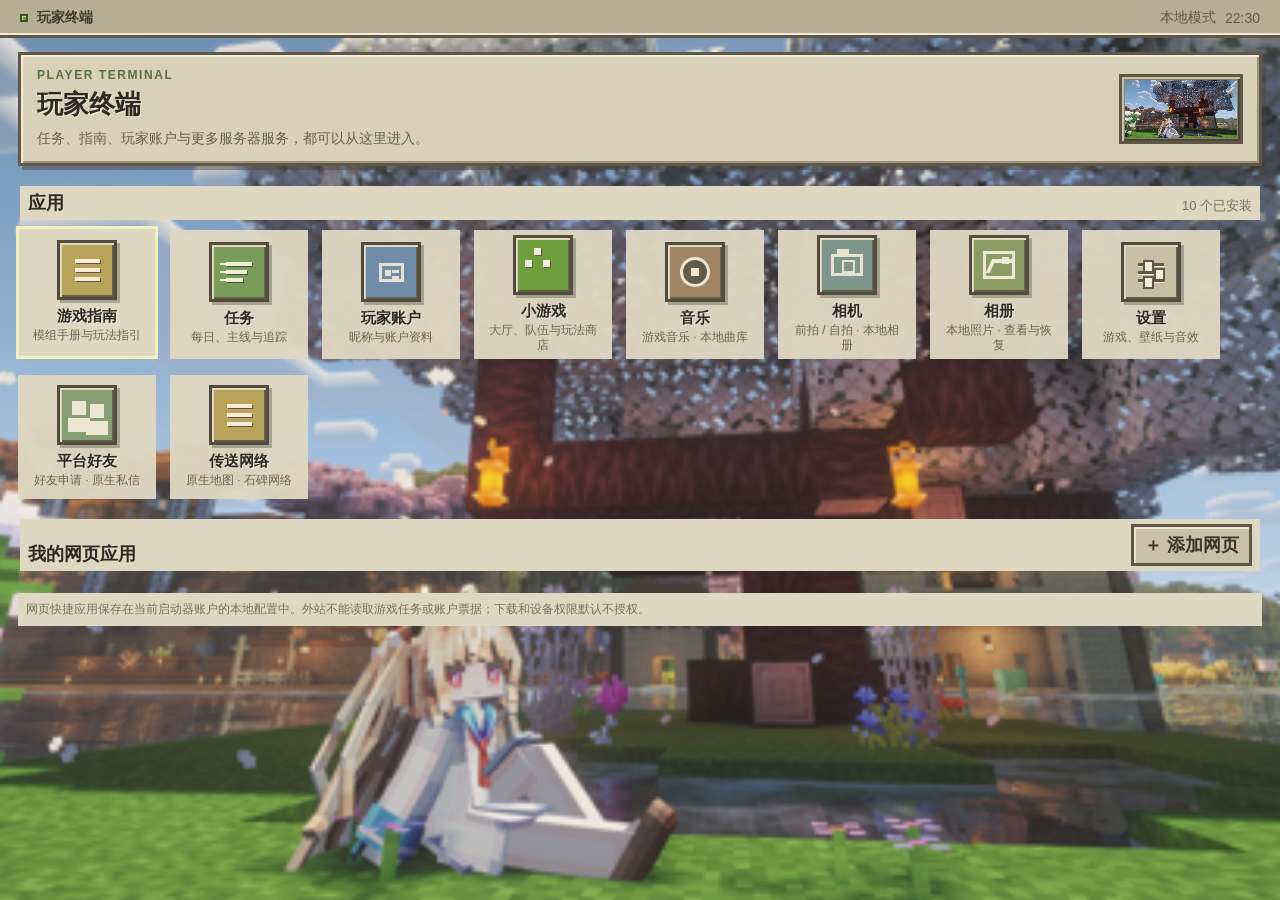
==== commit 7865195b: "Merge remote-tracking branch 'origin/codex/checkpoint-task6-20261002-muxi-terminal' into dev" ====
--- a/src/main/resources/assets/muxi_terminal/html/terminal/index.html
+++ b/src/main/resources/assets/muxi_terminal/html/terminal/index.html
@@ -6,6 +6,11 @@
   <title>玩家终端</title>
   <link rel="stylesheet" href="./styles.css" />
   <link rel="stylesheet" href="./app-transition.css" />
+  <link rel="stylesheet" href="./apps/minigames/app.css" />
+  <link rel="stylesheet" href="./camera-app.css" />
+  <link rel="stylesheet" href="./album-app.css" />
+  <link rel="stylesheet" href="./friends-app.css" />
+  <link rel="stylesheet" href="./settings.css" />
 </head>
 <body>
   <main id="app" class="shell">
@@ -25,7 +30,7 @@
         <div class="cover-frame"><img src="./cover.png" alt="玩家终端"></div>
       </div>
 
-      <div class="section-title"><span>应用</span><small>3 个已安装</small></div>
+      <div class="section-title"><span>应用</span><small id="installedAppCount">4 个已安装</small></div>
       <div class="app-grid">
         <button class="app-card" data-open="guide">
           <span class="app-icon guide-icon"><i></i><i></i><i></i></span>
@@ -41,6 +46,14 @@
           <span class="app-icon passport-icon"><i></i></span>
           <span class="app-name">玩家账户</span>
           <span class="app-desc">昵称与账户资料</span>
+        </button>
+        <button class="app-card" data-open="games">
+          <span class="app-icon minigames-icon"><i></i><i></i><i></i></span>
+          <span class="app-name">小游戏</span><span class="app-desc">大厅、队伍与玩法商店</span>
+        </button>
+        <button class="app-card" data-open="music">
+          <span class="app-icon music-icon" aria-hidden="true"><i></i></span>
+          <span class="app-name">音乐</span><span class="app-desc">游戏音乐 · 本地曲库</span>
         </button>
       </div>
 
@@ -112,7 +125,6 @@
       <div class="task-tabs">
         <button class="task-tab task-tab-active" data-task-tab="daily">每日任务</button>
         <button class="task-tab" data-task-tab="mainline">主线任务</button>
-        <button id="challengeOpen" class="task-tab">挑战任务</button>
       </div>
 
       <div id="dailyTasksPanel">
@@ -128,12 +140,36 @@
         <div id="mainlineList" class="task-list"></div>
       </div>
     </section>
+    <section id="games" class="page minigames-app" aria-label="小游戏 APP">
+      <div class="toolbar"><button id="mg-back" class="back" aria-label="返回大厅">‹</button><div><div class="eyebrow">APP / MINIGAMES</div><h2>小游戏</h2></div><button id="mg-refresh" class="secondary">刷新</button></div>
+      <nav class="task-tabs" aria-label="小游戏页面"><button class="task-tab task-tab-active" data-mg-page="lobby" aria-pressed="true">大厅与队伍</button><button class="task-tab" data-mg-page="shop" aria-pressed="false">商店与兑换</button></nav>
+      <p id="mg-notice" class="guide-intro mg-notice" role="status" aria-live="polite">正在读取小游戏服务…</p>
+      <div id="mg-platform" class="task-intro mg-platform"></div>
+      <div id="mg-stepbar" class="mg-stepbar" aria-label="房间步骤"></div>
+      <div id="mg-games" class="guide-list mg-mode-list" aria-label="模式选择"></div>
+      <div id="mg-currencies" class="mg-currencies"></div><div id="mg-content" class="mg-content"></div>
+      <div id="mg-confirm" class="mg-confirm" hidden><div class="detail-card" role="dialog" aria-modal="true" aria-labelledby="mg-confirm-text"><h3>确认操作</h3><p id="mg-confirm-text"></p><div class="detail-actions"><button id="mg-confirm-cancel" class="secondary">取消</button><button id="mg-confirm-ok" class="primary">继续</button></div></div></div>
+    </section>
+    <section id="music" class="page"></section>
     </div>
   </main>
   <script src="./app-transition.js"></script>
   <script src="./app.js"></script>
+  <script src="./native-map-app.js"></script>
   <script src="./app-container.js"></script>
+  <script src="./camera-controller.js"></script>
+  <script src="./camera-app.js"></script>
+  <script src="./album-controller.js"></script>
+  <script src="./album-app.js"></script>
   <script src="./web-apps.js"></script>
+  <script src="./settings.js"></script>
+  <script src="./music-app.js"></script>
+  <script src="./friends-controller.js"></script>
+  <script src="./friends-app.js"></script>
+  <script src="./apps/minigames/model.js"></script>
+  <script src="./apps/minigames/app.js"></script>
+  <script src="./friends-invites-controller.js"></script>
+  <script src="./friends-invites.js"></script>
 </body>
 </html>
 
--- a/src/main/resources/assets/muxi_terminal/html/terminal/styles.css
+++ b/src/main/resources/assets/muxi_terminal/html/terminal/styles.css
@@ -9,35 +9,56 @@
 button,input{font:inherit}.shell{width:100%;height:100%;background:
 linear-gradient(rgba(255,255,255,.12),rgba(255,255,255,0)),
 repeating-linear-gradient(0deg,#c9c2ae 0 3px,#c3bba6 3px 6px);position:relative}
-.statusbar{height:38px;padding:0 20px;display:flex;align-items:center;justify-content:space-between;border-bottom:3px solid var(--line);box-shadow:inset 0 -2px 0 var(--line-hi);font-size:11px;color:#403b31;background:#b6ad94}
+.statusbar{height:38px;padding:0 20px;display:flex;align-items:center;justify-content:space-between;border-bottom:3px solid var(--line);box-shadow:inset 0 -2px 0 var(--line-hi);font-size:14px;color:#403b31;background:#b6ad94}
 .brand,.status-right{display:flex;align-items:center;gap:9px}.brand{font-weight:700}.brand-dot{width:8px;height:8px;background:var(--accent);border:2px solid #3d5126;box-shadow:inset 1px 1px 0 #b8d58d}
-.status-right{color:#5f584a}.page{display:none;height:calc(100% - 38px);padding:14px 18px 18px;overflow-y:auto}.page-active{display:block}.eyebrow{font-size:9px;letter-spacing:.13em;color:#5b7041;font-weight:700;margin-bottom:5px}
+.status-right{color:#5f584a}.page{display:none;height:calc(100% - 38px);padding:14px 18px 18px;overflow-y:auto}.page-active{display:block}.eyebrow{font-size:12px;letter-spacing:.13em;color:#5b7041;font-weight:700;margin-bottom:5px}
 .hero{min-height:92px;padding:13px 16px;display:flex;justify-content:space-between;align-items:center;border:3px solid var(--line);border-radius:0;background:#d8d0b9;box-shadow:inset 2px 2px 0 var(--line-hi),inset -2px -2px 0 #9e947d,4px 4px 0 rgba(71,66,54,.45)}
-h1,h2,h3,p{margin:0}h1{font-size:22px;margin-bottom:6px;text-shadow:1px 1px 0 #f3eddc}.hero p{color:var(--muted);max-width:540px;font-size:11px;line-height:1.55}
+h1,h2,h3,p{margin:0}h1{font-size:26px;margin-bottom:6px;text-shadow:1px 1px 0 #f3eddc}.hero p{color:var(--muted);max-width:540px;font-size:14px;line-height:1.55}
 .cover-frame{width:124px;height:70px;border:3px solid var(--line);background:#887f68;padding:3px;image-rendering:pixelated;box-shadow:inset 2px 2px 0 #c9c1aa,inset -2px -2px 0 #4d4739}.cover-frame img{width:100%;height:100%;object-fit:cover;image-rendering:pixelated}
 .terminal-mark{display:none}
 .terminal-mark span{border-radius:5px;background:linear-gradient(145deg,#2b4651,#18303b);border:1px solid #41616b}.terminal-mark span:first-child{background:linear-gradient(145deg,#5fd2e3,#347986)}
-.section-title{margin:20px 2px 10px;display:flex;align-items:end;justify-content:space-between;font-size:15px;font-weight:700}.section-title small{font-size:10px;color:#746d5c;font-weight:500}
-.app-grid{display:grid;grid-template-columns:repeat(4,minmax(88px,118px));gap:16px 14px;align-items:start}
-.app-card{min-height:100px;text-align:center;border:0;background:transparent;color:inherit;padding:5px 2px;cursor:pointer;transition:.08s linear}
+.section-title{margin:20px 2px 10px;display:flex;align-items:end;justify-content:space-between;font-size:18px;font-weight:700}.section-title small{font-size:13px;color:#746d5c;font-weight:500}
+.app-grid{display:grid;grid-template-columns:repeat(auto-fit,minmax(112px,138px));gap:16px 14px;align-items:start}
+.app-card{min-height:124px;text-align:center;border:0;background:transparent;color:inherit;padding:5px 2px;cursor:pointer;transition:.08s linear}
 .app-card:hover,.app-card.keyboard-selected{transform:translateY(-2px);background:rgba(255,255,255,.18);outline:2px solid rgba(91,84,68,.48);outline-offset:-1px}
 button.keyboard-selected,input.keyboard-selected,.guide-card.keyboard-selected{outline:3px solid #eef3bd!important;outline-offset:2px;box-shadow:0 0 0 2px #3d4d29!important}
-.app-icon{width:50px;height:50px;display:flex;align-items:center;justify-content:center;margin:0 auto 7px;background:#8e866f;border:3px solid #514c3e;position:relative;box-shadow:inset 2px 2px 0 #ded6be,inset -2px -2px 0 #625c4b,3px 3px 0 rgba(71,66,54,.35);image-rendering:pixelated}
+.app-icon{width:60px;height:60px;display:flex;align-items:center;justify-content:center;margin:0 auto 7px;background:#8e866f;border:3px solid #514c3e;position:relative;box-shadow:inset 2px 2px 0 #ded6be,inset -2px -2px 0 #625c4b,3px 3px 0 rgba(71,66,54,.35);image-rendering:pixelated}
 .guide-icon{background:#b9a35a}.guide-icon i{position:absolute;width:25px;height:4px;background:#f5edd7;box-shadow:1px 1px 0 #5e563f}.guide-icon i:nth-child(1){transform:translateY(-9px)}.guide-icon i:nth-child(3){transform:translateY(9px)}
-.app-name{display:block;font-weight:700;font-size:12px;margin-bottom:2px;text-shadow:1px 1px 0 rgba(255,255,255,.55)}.app-desc{display:block;color:#6b6454;line-height:1.3;font-size:9px;max-width:110px;margin:auto}.dock-hint{text-align:left;color:#77705e;font-size:9px;padding:18px 3px 4px}
-.toolbar{height:52px;display:flex;gap:12px;align-items:center;margin-bottom:16px}.toolbar h2{font-size:19px}.back{width:36px;height:36px;border-radius:0;border:3px solid var(--line);background:#c9c1aa;color:#2e2a22;font-size:25px;line-height:25px;cursor:pointer;box-shadow:inset 2px 2px 0 var(--line-hi),inset -2px -2px 0 #8f8670}.back:hover{background:#ded6be}
+.app-name{display:block;font-weight:700;font-size:15px;margin-bottom:2px;text-shadow:1px 1px 0 rgba(255,255,255,.55)}.app-desc{display:block;color:#6b6454;line-height:1.3;font-size:12px;max-width:110px;margin:auto}.dock-hint{text-align:left;color:#77705e;font-size:12px;padding:18px 3px 4px}
+.toolbar{height:52px;display:flex;gap:12px;align-items:center;margin-bottom:16px}.toolbar h2{font-size:23px}.back{width:36px;height:36px;border-radius:0;border:3px solid var(--line);background:#c9c1aa;color:#2e2a22;font-size:28px;line-height:25px;cursor:pointer;box-shadow:inset 2px 2px 0 var(--line-hi),inset -2px -2px 0 #8f8670}.back:hover{background:#ded6be}
 .search-wrap{margin-left:auto;position:relative}.search-wrap input{width:220px;height:34px;border:3px solid var(--line);border-radius:0;background:#eee8d6;color:var(--text);outline:none;padding:0 10px;box-shadow:inset 2px 2px 0 #aaa18a}.search-wrap input:focus{border-color:#6f7e4d}
-.guide-intro{display:flex;gap:12px;align-items:center;border:3px solid var(--line);background:#d7cfb8;padding:11px 13px;margin-bottom:14px;font-size:11px;box-shadow:inset 2px 2px 0 var(--line-hi),inset -2px -2px 0 #a39a83}.guide-intro span{color:#665f50}.guide-list{display:grid;grid-template-columns:repeat(auto-fill,minmax(240px,1fr));gap:9px}
-.guide-card{border:3px solid var(--line);border-radius:0;background:#d4ccb5;padding:11px;cursor:pointer;display:grid;grid-template-columns:48px 1fr;gap:11px;transition:.08s linear;box-shadow:inset 2px 2px 0 var(--line-hi),inset -2px -2px 0 #9f967f}.guide-card:hover{background:#e5dec9}.mod-icon{width:48px;height:48px;border-radius:0;background:linear-gradient(145deg,var(--icon1,#87926c),var(--icon2,#596047));border:3px solid #575142;position:relative;display:flex;align-items:center;justify-content:center;font-weight:800;color:#fff;font-size:15px;box-shadow:inset 2px 2px 0 rgba(255,255,255,.35),inset -2px -2px 0 rgba(0,0,0,.28)}
-.guide-card h3{font-size:13px;margin:1px 0 4px}.guide-card p{font-size:10px;line-height:1.45;color:var(--muted)}.card-meta{display:flex;gap:5px;align-items:center;margin-top:7px}.pill{display:inline-flex;border:2px solid #766e5d;color:#5e5748;background:#c1b89f;border-radius:0;padding:2px 6px;font-size:9px}.recommended{color:#506d2d;border-color:#6c8249}
-.detail-card{max-width:850px;margin:0 auto;border:3px solid var(--line);border-radius:0;background:#d8d0ba;padding:20px;box-shadow:inset 2px 2px 0 var(--line-hi),inset -2px -2px 0 #9d947d}.detail-head{display:grid;grid-template-columns:68px 1fr;gap:16px;align-items:center;padding-bottom:17px;border-bottom:2px solid #877f6c}.detail-head .mod-icon{width:68px;height:68px;font-size:20px}.detail-head p{margin-top:8px;color:#5f5849;line-height:1.6}.detail-section{padding:18px 0 2px}.detail-section h3{font-size:12px;margin-bottom:10px;color:#332f27}.detail-section p{color:var(--muted);font-size:11px;line-height:1.65}.steps{display:grid;gap:7px}.step{display:grid;grid-template-columns:23px 1fr;gap:9px;align-items:start;color:#5f584a;font-size:11px;line-height:1.55}.step b{width:21px;height:21px;border:2px solid #68744d;background:#aeb78a;color:#283019;display:flex;align-items:center;justify-content:center;font-size:9px}.detail-actions{display:flex;gap:8px;margin-top:20px}.detail-actions button{height:34px;border-radius:0;padding:0 13px;cursor:pointer}.primary{background:#8fb45c;color:#263019;border:3px solid #4c5d31;font-weight:700;box-shadow:inset 2px 2px 0 #c8dda7}.secondary{background:#c8c0a8;color:#3a352b;border:3px solid var(--line);box-shadow:inset 2px 2px 0 #eee7d4}
+.guide-intro{display:flex;gap:12px;align-items:center;border:3px solid var(--line);background:#d7cfb8;padding:11px 13px;margin-bottom:14px;font-size:14px;box-shadow:inset 2px 2px 0 var(--line-hi),inset -2px -2px 0 #a39a83}.guide-intro span{color:#665f50}.guide-list{display:grid;grid-template-columns:repeat(auto-fill,minmax(240px,1fr));gap:9px}
+.guide-card{border:3px solid var(--line);border-radius:0;background:#d4ccb5;padding:11px;cursor:pointer;display:grid;grid-template-columns:48px 1fr;gap:11px;transition:.08s linear;box-shadow:inset 2px 2px 0 var(--line-hi),inset -2px -2px 0 #9f967f}.guide-card:hover{background:#e5dec9}.mod-icon{width:48px;height:48px;border-radius:0;background:linear-gradient(145deg,var(--icon1,#87926c),var(--icon2,#596047));border:3px solid #575142;position:relative;display:flex;align-items:center;justify-content:center;font-weight:800;color:#fff;font-size:18px;box-shadow:inset 2px 2px 0 rgba(255,255,255,.35),inset -2px -2px 0 rgba(0,0,0,.28)}
+.guide-card h3{font-size:16px;margin:1px 0 4px}.guide-card p{font-size:13px;line-height:1.45;color:var(--muted)}.card-meta{display:flex;gap:5px;align-items:center;margin-top:7px}.pill{display:inline-flex;border:2px solid #766e5d;color:#5e5748;background:#c1b89f;border-radius:0;padding:2px 6px;font-size:12px}.recommended{color:#506d2d;border-color:#6c8249}
+.detail-card{max-width:850px;margin:0 auto;border:3px solid var(--line);border-radius:0;background:#d8d0ba;padding:20px;box-shadow:inset 2px 2px 0 var(--line-hi),inset -2px -2px 0 #9d947d}.detail-head{display:grid;grid-template-columns:68px 1fr;gap:16px;align-items:center;padding-bottom:17px;border-bottom:2px solid #877f6c}.detail-head .mod-icon{width:68px;height:68px;font-size:20px}.detail-head p{margin-top:8px;color:#5f5849;line-height:1.6}.detail-section{padding:18px 0 2px}.detail-section h3{font-size:15px;margin-bottom:10px;color:#332f27}.detail-section p{color:var(--muted);font-size:14px;line-height:1.65}.steps{display:grid;gap:7px}.step{display:grid;grid-template-columns:23px 1fr;gap:9px;align-items:start;color:#5f584a;font-size:14px;line-height:1.55}.step b{width:21px;height:21px;border:2px solid #68744d;background:#aeb78a;color:#283019;display:flex;align-items:center;justify-content:center;font-size:12px}.detail-actions{display:flex;gap:8px;margin-top:20px}.detail-actions button{height:34px;border-radius:0;padding:0 13px;cursor:pointer}.primary{background:#8fb45c;color:#263019;border:3px solid #4c5d31;font-weight:700;box-shadow:inset 2px 2px 0 #c8dda7}.secondary{background:#c8c0a8;color:#3a352b;border:3px solid var(--line);box-shadow:inset 2px 2px 0 #eee7d4}
 .task-icon{display:grid;align-content:center;gap:4px;padding:9px;background:#789d5a}.task-icon i{display:block;width:26px;height:4px;background:#f3ecd7;box-shadow:-7px 0 0 -1px #f3ecd7,1px 1px 0 #435336}.task-icon i:nth-child(2){width:21px}.task-icon i:nth-child(3){width:17px}
 .passport-icon{background:#6f8ca8}.passport-icon i{width:25px;height:19px;border:3px solid #e8e1cf;position:relative}.passport-icon i:before{content:"";position:absolute;width:6px;height:6px;background:#e8e1cf;left:3px;top:4px}.passport-icon i:after{content:"";position:absolute;width:7px;height:3px;background:#e8e1cf;right:2px;top:4px;box-shadow:0 6px 0 #e8e1cf}
-.mod-icon img{width:38px;height:38px;object-fit:contain;image-rendering:pixelated;filter:drop-shadow(0 3px 4px rgba(0,0,0,.35))}.detail-head .mod-icon img{width:54px;height:54px}.mod-fallback{position:absolute}.manual-hint{margin-top:12px;color:#71808d;font-size:11px;line-height:1.55}
-.task-meta{margin-left:auto;color:#6f6755;font-size:10px}.task-tabs{display:flex;gap:6px;margin-bottom:14px}.task-tab{border:3px solid var(--line);border-radius:0;background:#c4bba3;color:#4e493d;height:32px;padding:0 11px;cursor:pointer;box-shadow:inset 2px 2px 0 #eee7d4,inset -2px -2px 0 #8e856f}.task-tab:hover{background:#d9d1ba}.task-tab-active{border-color:#53663b;background:#9eb873;color:#263018}
-.task-intro{display:flex;justify-content:space-between;align-items:center;padding:11px 13px;border:3px solid var(--line);border-radius:0;background:#d6ceb6;margin-bottom:9px;box-shadow:inset 2px 2px 0 var(--line-hi),inset -2px -2px 0 #9c937d}.task-intro strong{display:block;font-size:12px}.task-intro span{display:block;color:#6e6655;font-size:10px;margin-top:3px}.task-allowance{color:#526a32;font-size:10px}.task-list{display:grid;gap:8px}.task-card{border:3px solid var(--line);border-radius:0;background:#d2cab3;padding:12px 13px;position:relative;overflow:hidden;box-shadow:inset 2px 2px 0 var(--line-hi),inset -2px -2px 0 #9a917a}.task-card.task-tracked{border-color:#65764a}.task-card.task-ready{border-color:#4f7139}.task-card.task-claimed{opacity:.68}.task-progress-bg{height:7px;background:#8e866f;margin:8px 0 9px;overflow:hidden;border:2px solid #5d5748}.task-progress-fill{height:100%;background:#83a84f}.task-row-head{display:flex;justify-content:space-between;gap:15px;align-items:start}.task-title{font-size:12px;font-weight:700}.task-progress{font-size:10px;color:#625b4c;white-space:nowrap}.task-description{font-size:10px;color:#665f50;line-height:1.45}.task-hard{font-size:8px;color:#7e5127;border:2px solid #9c7449;border-radius:0;padding:1px 5px;margin-left:6px;vertical-align:1px;background:#d8bb8a}.task-rewards{display:flex;gap:5px;align-items:center;min-height:25px;flex-wrap:wrap}.reward-chip{display:inline-flex;gap:4px;align-items:center;border:2px solid #756d5b;border-radius:0;background:#bdb49b;padding:3px 6px;color:#4d483c;font-size:9px}.reward-chip img{width:18px;height:18px;object-fit:contain;image-rendering:pixelated}.reward-xp{color:#48682e}.task-bottom{display:flex;justify-content:space-between;gap:9px;align-items:end;margin-top:8px}.task-actions{display:flex;gap:5px}.task-actions button{height:28px;border-radius:0;border:3px solid #625b4b;background:#c3baa2;color:#4c473c;padding:0 8px;cursor:pointer;font-size:9px;box-shadow:inset 1px 1px 0 #eee7d4}.task-actions button:hover:not(:disabled){background:#ded6bf}.task-actions button:disabled{opacity:.38;cursor:default}.task-actions .claim-ready{border-color:#56723a;color:#3f5c2a;background:#b2c88c}.task-actions .tracked-button{border-color:#68794d;color:#40512d}.mainline-card{border-left:5px solid #71804e}.task-empty{border:3px dashed #817967;border-radius:0;padding:22px;text-align:center;color:#706857;font-size:10px}
-@media(max-width:640px){.page{padding:12px}.statusbar{padding:0 12px}.hero{padding:11px}.cover-frame{width:104px;height:60px}.search-wrap input{width:150px}.guide-list{grid-template-columns:1fr}.app-grid{grid-template-columns:repeat(3,minmax(82px,1fr));gap:12px 8px}.app-desc{display:none}}
+.mod-icon img{width:38px;height:38px;object-fit:contain;image-rendering:pixelated;filter:drop-shadow(0 3px 4px rgba(0,0,0,.35))}.detail-head .mod-icon img{width:54px;height:54px}.mod-fallback{position:absolute}.manual-hint{margin-top:12px;color:#71808d;font-size:14px;line-height:1.55}
+.task-meta{margin-left:auto;color:#6f6755;font-size:13px}.task-tabs{display:flex;gap:6px;margin-bottom:14px}.task-tab{border:3px solid var(--line);border-radius:0;background:#c4bba3;color:#4e493d;height:32px;padding:0 11px;cursor:pointer;box-shadow:inset 2px 2px 0 #eee7d4,inset -2px -2px 0 #8e856f}.task-tab:hover{background:#d9d1ba}.task-tab-active{border-color:#53663b;background:#9eb873;color:#263018}
+.task-intro{display:flex;justify-content:space-between;align-items:center;padding:11px 13px;border:3px solid var(--line);border-radius:0;background:#d6ceb6;margin-bottom:9px;box-shadow:inset 2px 2px 0 var(--line-hi),inset -2px -2px 0 #9c937d}.task-intro strong{display:block;font-size:15px}.task-intro span{display:block;color:#6e6655;font-size:13px;margin-top:3px}.task-allowance{color:#526a32;font-size:13px}.task-list{display:grid;gap:8px}.task-card{border:3px solid var(--line);border-radius:0;background:#d2cab3;padding:12px 13px;position:relative;overflow:hidden;box-shadow:inset 2px 2px 0 var(--line-hi),inset -2px -2px 0 #9a917a}.task-card.task-tracked{border-color:#65764a}.task-card.task-ready{border-color:#4f7139}.task-card.task-claimed{opacity:.68}.task-progress-bg{height:7px;background:#8e866f;margin:8px 0 9px;overflow:hidden;border:2px solid #5d5748}.task-progress-fill{height:100%;background:#83a84f}.task-row-head{display:flex;justify-content:space-between;gap:15px;align-items:start}.task-title{font-size:15px;font-weight:700}.task-progress{font-size:13px;color:#625b4c;white-space:nowrap}.task-description{font-size:13px;color:#665f50;line-height:1.45}.task-hard{font-size:8px;color:#7e5127;border:2px solid #9c7449;border-radius:0;padding:1px 5px;margin-left:6px;vertical-align:1px;background:#d8bb8a}.task-rewards{display:flex;gap:5px;align-items:center;min-height:25px;flex-wrap:wrap}.reward-chip{display:inline-flex;gap:4px;align-items:center;border:2px solid #756d5b;border-radius:0;background:#bdb49b;padding:3px 6px;color:#4d483c;font-size:12px}.reward-chip img{width:18px;height:18px;object-fit:contain;image-rendering:pixelated}.reward-xp{color:#48682e}.task-bottom{display:flex;justify-content:space-between;gap:9px;align-items:end;margin-top:8px}.task-actions{display:flex;gap:5px}.task-actions button{height:28px;border-radius:0;border:3px solid #625b4b;background:#c3baa2;color:#4c473c;padding:0 8px;cursor:pointer;font-size:12px;box-shadow:inset 1px 1px 0 #eee7d4}.task-actions button:hover:not(:disabled){background:#ded6bf}.task-actions button:disabled{opacity:.38;cursor:default}.task-actions .claim-ready{border-color:#56723a;color:#3f5c2a;background:#b2c88c}.task-actions .tracked-button{border-color:#68794d;color:#40512d}.mainline-card{border-left:5px solid #71804e}.task-empty{border:3px dashed #817967;border-radius:0;padding:22px;text-align:center;color:#706857;font-size:13px}
+@media(max-width:640px){.page{padding:12px}.statusbar{padding:0 12px}.hero{padding:11px}.cover-frame{width:104px;height:60px}.search-wrap input{width:150px}.guide-list{grid-template-columns:1fr}.app-grid{grid-template-columns:repeat(3,minmax(82px,1fr));gap:12px 8px}.app-desc{display:block}}
 #app-content{height:calc(100% - 38px);position:relative}.page{height:100%}.content-view .statusbar{display:none}.content-view #app-content{height:100%}.content-view .page{height:100%}
 .web-app-list{display:grid;gap:8px}.web-app-row{display:flex;gap:8px;align-items:center;border:2px solid var(--line);background:var(--panel);padding:7px}
-.web-app-open{flex:1;min-width:0;display:grid;gap:4px;text-align:left;background:transparent;border:0;color:var(--text);cursor:pointer}.web-app-open b,.web-app-open small{overflow:hidden;text-overflow:ellipsis;white-space:nowrap}.web-app-open small,.web-target,.web-empty{font-size:11px;color:var(--muted)}
-.web-app-row .secondary,#addWebApp{padding:6px 10px;cursor:pointer}.web-app-form{margin-top:12px;padding:12px;border:3px solid var(--line);background:var(--panel)}.web-app-form[hidden]{display:none}.web-app-form label{display:block;margin:10px 0;font-size:12px}.web-app-form input:not([type=hidden]){display:block;width:100%;margin-top:5px;padding:7px;border:2px solid var(--line);background:#eee8d6}.web-error{color:#9a3827;font-size:12px;line-height:1.6;margin:5px 0}.web-app-form .detail-actions{margin-top:10px}
+.web-app-open{flex:1;min-width:0;display:grid;gap:4px;text-align:left;background:transparent;border:0;color:var(--text);cursor:pointer}.web-app-open b,.web-app-open small{overflow:hidden;text-overflow:ellipsis;white-space:nowrap}.web-app-open small,.web-target,.web-empty{font-size:14px;color:var(--muted)}
+.web-app-row .secondary,#addWebApp{padding:6px 10px;cursor:pointer}.web-app-form{margin-top:12px;padding:12px;border:3px solid var(--line);background:var(--panel)}.web-app-form[hidden]{display:none}.web-app-form label{display:block;margin:10px 0;font-size:15px}.web-app-form input:not([type=hidden]){display:block;width:100%;margin-top:5px;padding:7px;border:2px solid var(--line);background:#eee8d6}.web-error{color:#9a3827;font-size:15px;line-height:1.6;margin:5px 0}.web-app-form .detail-actions{margin-top:10px}
+
+/* Shared sizing contract for built-in apps, including settings and minigames. */
+:root{--font-body:15px;--font-small:12px;--control-min-height:34px;--app-icon-size:60px}
+button,input,select,textarea{font-family:inherit}button:focus-visible,input:focus-visible,select:focus-visible,a:focus-visible{outline:3px solid #eef3bd;outline-offset:2px;box-shadow:0 0 0 2px #3d4d29}
+.page,.toolbar,.hero,.task-card,.guide-card,.web-app-row{min-width:0}.toolbar{height:auto;min-height:52px;flex-wrap:wrap}.hero{gap:12px}.hero>div,.guide-card>div,.task-card>div{min-width:0}
+h1,h2,h3,p,.app-name,.app-desc,.task-name,.task-rewards{overflow-wrap:anywhere}.task-actions,.task-bottom,.detail-actions,.task-tabs{flex-wrap:wrap}.task-actions button,.task-tabs button,.detail-actions button{height:auto;min-height:var(--control-min-height)}
+.minigames-app button,.minigames-app select,.minigames-app input{font-size:var(--font-body);min-height:var(--control-min-height)}.minigames-app small{font-size:var(--font-small)}
+@media(max-width:500px){.hero{flex-wrap:wrap}.cover-frame{display:none}.search-wrap{width:100%;margin-left:0}.search-wrap input{width:100%}.app-grid{grid-template-columns:repeat(auto-fit,minmax(104px,1fr))}.detail-card{padding:12px}}
+
+/* Native local wallpaper spans the shared Pad shell. */
+.shell{background-image:linear-gradient(rgba(201,194,174,.12),rgba(201,194,174,.12)),var(--terminal-wallpaper,url('./cover.png'));background-size:cover;background-position:center;background-repeat:no-repeat}
+/* Keep controls readable even over a dark or busy personal wallpaper. */
+.app-card{background:rgba(222,215,194,.96)}
+.app-card:hover,.app-card.keyboard-selected{background:var(--panel)}
+.section-title{background:var(--panel);padding:5px 8px}
+.toolbar{background:var(--panel);padding:6px}
+.dock-hint{background:var(--panel);margin-top:12px;padding:8px}
+.app-grid{align-items:stretch}
+.music-icon{background:#a28664}
+.music-icon i{width:30px;height:30px;border:3px solid #eee7d4;border-radius:50%;position:relative;background:#655b4a}
+.music-icon i:after{content:"";position:absolute;width:8px;height:8px;left:8px;top:8px;background:#eee7d4}
--- a/src/main/resources/assets/muxi_terminal/html/terminal/apps/minigames/app.css
+++ b/src/main/resources/assets/muxi_terminal/html/terminal/apps/minigames/app.css
@@ -0,0 +1,28 @@
+/* Layout only; visuals come from the existing terminal components. */
+.minigames-app .toolbar{height:auto;min-height:52px}
+.minigames-app .toolbar .secondary{margin-left:auto;padding:7px 12px;cursor:pointer}
+.mg-notice{min-height:38px;line-height:1.55}
+.mg-platform strong,.mg-currencies strong{display:block}
+.mg-platform p,.mg-currencies p{font-size:var(--font-small,12px);color:var(--muted);line-height:1.6}
+.mg-currencies{display:grid;grid-template-columns:repeat(auto-fit,minmax(150px,1fr));gap:9px;margin-bottom:12px}
+.mg-content .detail-card{max-width:none;margin-bottom:12px;padding:14px}
+.mg-content .detail-section{padding:5px 0}
+.mg-content .detail-actions{margin-top:12px;flex-wrap:wrap}
+.mg-content .guide-list{margin-top:10px}
+.mg-content .guide-card{display:block;cursor:default}
+.mg-content .guide-card .detail-actions{margin-top:9px}
+.mg-content .guide-card h4{margin:0 0 6px;font-size:var(--font-body,15px)}
+.mg-fields{display:flex;gap:12px;flex-wrap:wrap;margin:10px 0}
+.mg-field{display:grid;gap:5px;font-size:var(--font-body,15px);min-width:150px}
+.mg-field .detail-actions{margin-top:0}
+.mg-stepbar{margin:6px 0 12px;display:flex;gap:8px;align-items:center;flex-wrap:wrap}
+.mg-mode-list{margin-bottom:12px}
+.mg-mode-list .guide-card{display:block;text-align:left;color:inherit;cursor:pointer}
+.mg-confirm{position:fixed;inset:0;z-index:20;background:rgba(45,42,34,.65);display:grid;place-items:center}
+.mg-confirm[hidden]{display:none}
+.mg-confirm .detail-card{max-width:440px;margin:16px}
+.mg-content button:disabled,.minigames-app .guide-card:disabled{opacity:.5;cursor:not-allowed}
+.mg-content [hidden],.minigames-app [hidden]{display:none!important}
+.minigames-icon{background:var(--accent);position:relative}
+.minigames-icon i{position:absolute;width:7px;height:7px;background:var(--line-hi);box-shadow:1px 1px 0 var(--line)}
+.minigames-icon i:nth-child(1){left:18px;top:10px}.minigames-icon i:nth-child(2){left:9px;top:22px}.minigames-icon i:nth-child(3){left:27px;top:22px}
--- a/src/main/resources/assets/muxi_terminal/html/terminal/camera-app.css
+++ b/src/main/resources/assets/muxi_terminal/html/terminal/camera-app.css
@@ -0,0 +1,2 @@
+.camera-icon{background:#7c978a}.camera-icon i{width:32px;height:22px;border:3px solid #e8e1cf;position:relative}.camera-icon i:before{content:"";position:absolute;width:9px;height:9px;left:8px;top:3px;border:2px solid #e8e1cf}.camera-icon i:after{content:"";position:absolute;left:3px;top:-8px;width:12px;height:5px;background:#e8e1cf}
+#camera{font-size:var(--font-body,15px)}.camera-local{margin-left:auto;color:var(--muted)}.camera-layout{max-width:960px;margin:auto}.camera-view{position:relative;min-height:120px;height:clamp(120px,38vh,400px);border:3px solid var(--line);background:#282b23;display:flex;align-items:center;justify-content:center;box-shadow:inset 2px 2px 0 #716b59}.camera-view img{width:100%;height:100%;object-fit:contain}.camera-view img[hidden]{display:none}#cameraPlaceholder{color:#ded6be}#cameraLens{position:absolute;left:8px;top:8px;padding:3px 7px;background:#c8c0a8;border:2px solid var(--line);font-size:var(--font-body,15px)}.camera-controls{display:flex;flex-wrap:wrap;gap:8px;margin:12px 0}.camera-controls button,.camera-album-actions button{min-height:var(--control-min-height,34px);padding:4px 12px;cursor:pointer;font-size:var(--font-body,15px)}.camera-controls button:disabled{opacity:.45;cursor:default}.camera-controls [aria-pressed=true]{border-color:#4c5d31;background:#b2c88c}#cameraStatus{min-height:22px;overflow-wrap:anywhere;font-size:var(--font-body,15px)}.camera-note{font-size:var(--font-small,12px);color:var(--muted);line-height:1.5;margin:7px 0}.camera-album-actions{display:flex;align-items:center;gap:12px;margin:12px 0}#cameraPhotoList{display:grid;gap:6px;max-height:130px;overflow:auto}#cameraPhotoList button{text-align:left;padding:6px;overflow-wrap:anywhere;font-size:var(--font-small,12px);cursor:pointer}#cameraPhoto{max-width:100%;margin-top:12px;border:3px solid var(--line)}#camera button:focus-visible{outline:3px solid #eef3bd;outline-offset:2px;box-shadow:0 0 0 2px #3d4d29}
--- a/src/main/resources/assets/muxi_terminal/html/terminal/album-app.css
+++ b/src/main/resources/assets/muxi_terminal/html/terminal/album-app.css
@@ -0,0 +1,3 @@
+.album-icon{background:#8a9b64}.album-icon i{width:32px;height:28px;border:3px solid #eee7d4;position:relative}.album-icon i:before{content:"";position:absolute;width:7px;height:7px;right:3px;top:3px;background:#eee7d4}.album-icon i:after{content:"";position:absolute;width:19px;height:10px;left:3px;bottom:3px;border-left:4px solid #eee7d4;border-top:4px solid #eee7d4;transform:skew(-25deg)}
+#albumStatus,.album-note,#albumPhotoName{background:var(--panel);color:var(--text);border:2px solid var(--line);padding:7px 10px;box-shadow:inset 1px 1px 0 var(--line-hi)}.album-tile span{white-space:pre-line}
+#album{position:relative;font-size:16px}.album-local{margin-left:auto;font-size:14px;color:var(--muted)}.album-actions{display:flex;flex-wrap:wrap;gap:8px;margin:10px 0}.album-actions button{padding:6px 12px;min-height:38px;cursor:pointer}.album-actions button:disabled{opacity:.5;cursor:default}.album-actions [aria-pressed=true]{border-color:#4c5d31;background:#b2c88c}#albumStatus{font-size:15px;line-height:1.6;min-height:24px}.album-grid{display:grid;grid-template-columns:repeat(auto-fill,minmax(155px,1fr));gap:12px;margin:12px 0}.album-grid[hidden]{display:none}.album-tile{padding:7px;min-width:0;cursor:pointer;text-align:left}.album-tile img{width:100%;height:110px;object-fit:contain;background:#282b23;color:#eee7d4;display:block}.album-tile span{display:block;font-size:13px;line-height:1.5;overflow-wrap:anywhere;margin-top:6px}.album-note{font-size:14px;line-height:1.6;color:var(--muted);margin:12px 0}#albumPhotoName{font-size:14px;overflow-wrap:anywhere;margin:8px 0}#albumImageScroll{max-height:55vh;overflow:auto;background:#282b23;border:3px solid var(--line)}#albumImage{display:block;object-fit:contain}#albumConfirm{position:absolute;inset:0;z-index:5;background:rgba(40,35,25,.75);padding:18px;display:flex;align-items:center;justify-content:center}#albumConfirm[hidden]{display:none}#albumConfirm .detail-card{width:min(100%,650px);max-height:100%;overflow:auto;font-size:16px}#albumConfirm p{font-size:15px;line-height:1.7;margin-top:10px;overflow-wrap:anywhere}#album button:focus-visible{outline:3px solid #eef3bd;outline-offset:2px;box-shadow:0 0 0 2px #3d4d29}
--- a/src/main/resources/assets/muxi_terminal/html/terminal/friends-app.css
+++ b/src/main/resources/assets/muxi_terminal/html/terminal/friends-app.css
@@ -0,0 +1,4 @@
+.friends-icon{background:#859f73}.friends-icon i{width:14px;height:14px;background:#eee7d4;box-shadow:18px 3px #eee7d4;position:relative;margin-left:-16px;margin-top:-15px}.friends-icon i:after{content:"";position:absolute;left:-4px;top:17px;width:22px;height:14px;background:#eee7d4;box-shadow:18px 3px #eee7d4}#friendsSearchLabel{display:block;background:var(--panel);padding:8px;border:2px solid var(--line);margin:10px 0}
+#friends .friends-actions,.friends-row .detail-actions,.friends-invite-panel .detail-actions{display:flex;flex-wrap:wrap;gap:8px}.friends-actions{margin:12px 0}.friends-row{display:flex;align-items:center;justify-content:space-between;flex-wrap:wrap;gap:10px}.friends-row h3,.friends-row p{overflow-wrap:anywhere}.friends-row p{color:var(--muted);font-size:var(--font-small,12px)}.friends-uid{font-variant-numeric:tabular-nums}.friends-online{color:#405b22}.friends-offline{color:var(--muted)}#friendsSearch,#friendsUid{font:inherit;border:3px solid var(--line);background:var(--panel);color:var(--text);padding:8px;min-height:var(--control-height,34px);max-width:100%;width:100%;box-sizing:border-box}#friendsAddForm label{display:block;margin-bottom:8px}#friendsAddForm .detail-actions{margin-top:10px}#friendsStatus{min-height:1.5em;margin:10px 0;padding:8px;background:var(--panel);border:2px solid var(--line);overflow-wrap:anywhere}#friendsList{display:grid;gap:10px}.friends-presence,.friends-note{background:var(--panel);padding:8px;font-size:var(--font-small,12px);line-height:1.6}.friends-row button,#friends button,.friends-invite-panel button{min-height:var(--control-height,34px)}#friends{position:relative}#friendsConfirm{position:absolute;inset:0;z-index:5;background:rgba(40,35,25,.75);padding:18px;display:flex;align-items:center;justify-content:center}#friendsConfirm[hidden]{display:none}#friendsConfirm .detail-card{max-width:600px;max-height:100%;overflow:auto}#friendsConfirm p{margin:12px 0;overflow-wrap:anywhere}.friends-invite-panel{margin:12px 0}.friends-invite-panel ul{list-style:none;padding:0}.friends-invite-panel li{display:flex;justify-content:space-between;align-items:center;gap:8px;padding:8px 0;border-bottom:1px solid var(--line)}.friends-invite-panel li span{overflow-wrap:anywhere}.friends-invite-panel .friends-invite-note{color:var(--muted);margin:10px 0;font-size:var(--font-small,12px)}
+
+.friends-invite-panel select { max-width:100%; width:100%; box-sizing:border-box; }
--- a/src/main/resources/assets/muxi_terminal/html/terminal/settings.css
+++ b/src/main/resources/assets/muxi_terminal/html/terminal/settings.css
@@ -0,0 +1,20 @@
+/* Shares the shell's MC palette, square bevels and inherited font scale. */
+.settings-icon{background:var(--panel2);display:grid;gap:5px;align-content:center;padding:9px}
+.settings-icon i{height:3px;width:26px;background:var(--line);position:relative;box-shadow:0 1px 0 var(--line-hi)}
+.settings-icon i:after{content:"";position:absolute;top:-3px;left:5px;width:7px;height:9px;background:var(--line-hi);border:2px solid var(--line)}
+.settings-icon i:nth-child(2):after{left:16px}
+.settings-panel{margin:0 auto 16px}
+.settings-panel h3{font-size:1.1em;margin-bottom:12px}.settings-panel p{font-size:.85em;color:var(--muted);line-height:1.6;margin:8px 0}
+.setting-row{display:grid;grid-template-columns:minmax(145px,1fr) minmax(160px,2fr) 80px;gap:14px;align-items:center;margin:18px 0;font-size:inherit}
+.setting-row output{text-align:right;font-variant-numeric:tabular-nums}.setting-row input[type=range]{appearance:none;width:100%;min-height:var(--control-min-height,34px);background:transparent;cursor:pointer}
+.setting-row input[type=range]::-webkit-slider-runnable-track{height:12px;border:2px solid var(--line);background:var(--slot);box-shadow:inset 2px 2px 0 var(--shadow)}
+.setting-row input[type=range]::-webkit-slider-thumb{appearance:none;width:18px;height:26px;margin-top:-9px;border:3px solid var(--line);background:var(--panel2);box-shadow:inset 2px 2px 0 var(--line-hi),inset -2px -2px 0 var(--shadow)}
+.setting-row input[type=range]:focus-visible{outline:3px solid var(--line-hi);outline-offset:2px}
+.setting-row input[type=range]:disabled{opacity:.5;cursor:default}
+.setting-row input[type=checkbox]{appearance:none;width:24px;height:24px;border:3px solid var(--line);background:var(--panel2);box-shadow:inset 2px 2px 0 var(--line-hi);position:relative;cursor:pointer}
+.setting-row input[type=checkbox]:checked{background:var(--accent)}.setting-row input[type=checkbox]:checked:after{content:"";position:absolute;width:6px;height:11px;left:5px;top:1px;border-right:3px solid var(--line-hi);border-bottom:3px solid var(--line-hi);transform:rotate(45deg)}
+.setting-row input[type=checkbox]:focus-visible{outline:3px solid var(--line-hi);outline-offset:2px}
+.settings-panel .detail-actions{flex-wrap:wrap}.settings-panel button{font-size:inherit;min-height:40px;height:auto;padding:6px 14px}.settings-panel button:disabled{opacity:.5;cursor:default}
+.settings-status{min-height:1.6em;margin:8px auto;max-width:900px;line-height:1.6;color:var(--muted)}
+.settings-status:not(:empty){color:var(--text);background:var(--panel);border:2px solid var(--line);padding:8px}
+@media(max-width:640px){.setting-row{grid-template-columns:1fr 80px;gap:8px}.setting-row label{grid-column:1/-1}.settings-panel{padding:12px}}
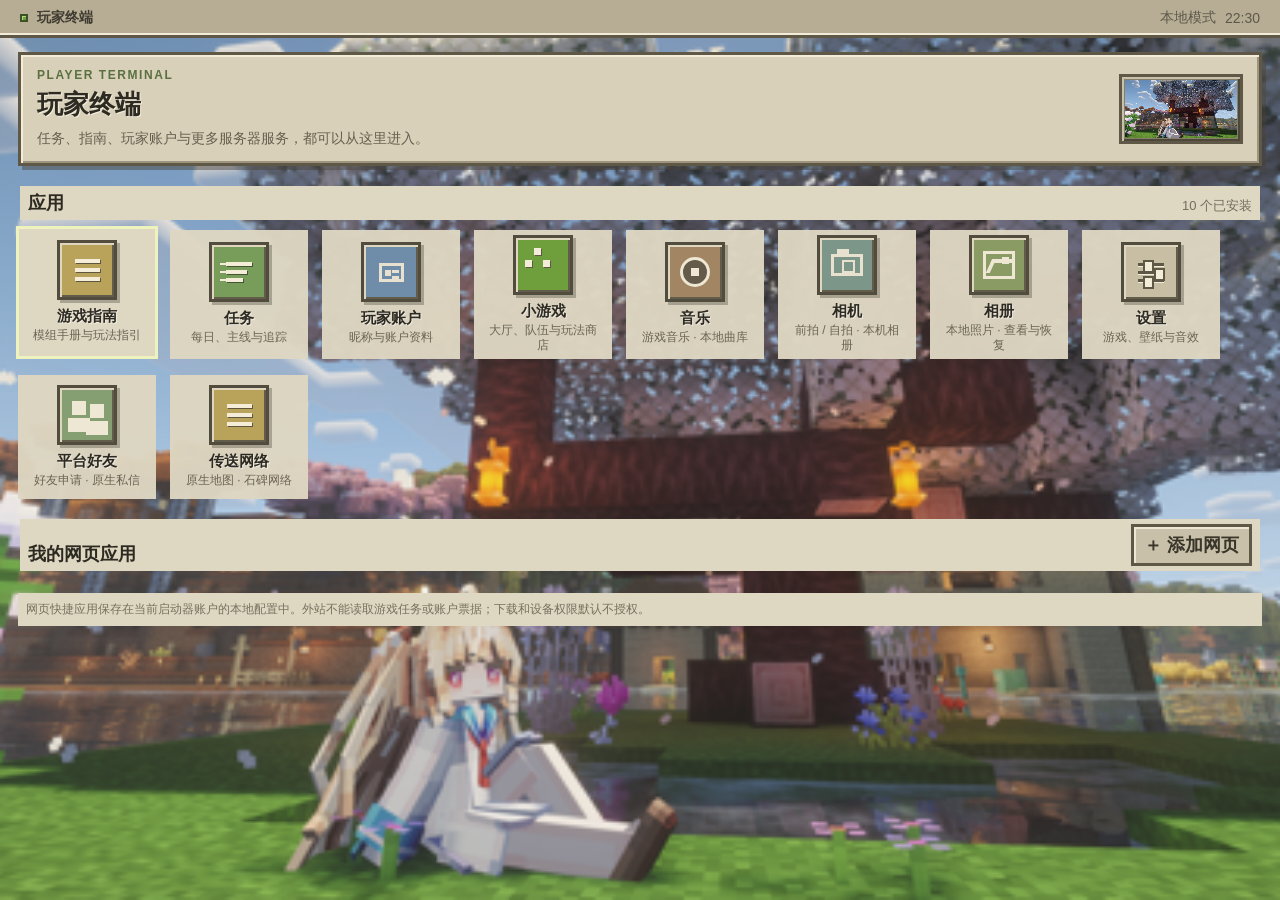
==== commit 8c066a80: "fix(terminal): share native icons across guides and task rewards Render registered MC item models in" ====
--- a/src/main/resources/assets/muxi_terminal/html/terminal/index.html
+++ b/src/main/resources/assets/muxi_terminal/html/terminal/index.html
@@ -11,6 +11,7 @@
   <link rel="stylesheet" href="./album-app.css" />
   <link rel="stylesheet" href="./friends-app.css" />
   <link rel="stylesheet" href="./settings.css" />
+  <link rel="stylesheet" href="./terminal-icons.css">
 </head>
 <body>
   <main id="app" class="shell">
@@ -148,12 +149,14 @@
       <div id="mg-stepbar" class="mg-stepbar" aria-label="房间步骤"></div>
       <div id="mg-games" class="guide-list mg-mode-list" aria-label="模式选择"></div>
       <div id="mg-currencies" class="mg-currencies"></div><div id="mg-content" class="mg-content"></div>
+      <section id="mg-room-invitations" class="mg-room-invitations" hidden></section>
       <div id="mg-confirm" class="mg-confirm" hidden><div class="detail-card" role="dialog" aria-modal="true" aria-labelledby="mg-confirm-text"><h3>确认操作</h3><p id="mg-confirm-text"></p><div class="detail-actions"><button id="mg-confirm-cancel" class="secondary">取消</button><button id="mg-confirm-ok" class="primary">继续</button></div></div></div>
     </section>
     <section id="music" class="page"></section>
     </div>
   </main>
   <script src="./app-transition.js"></script>
+  <script src="./terminal-icons.js"></script>
   <script src="./app.js"></script>
   <script src="./native-map-app.js"></script>
   <script src="./app-container.js"></script>
--- a/src/main/resources/assets/muxi_terminal/html/terminal/apps/minigames/app.css
+++ b/src/main/resources/assets/muxi_terminal/html/terminal/apps/minigames/app.css
@@ -10,6 +10,10 @@
 .mg-content .detail-actions{margin-top:12px;flex-wrap:wrap}
 .mg-content .guide-list{margin-top:10px}
 .mg-content .guide-card{display:block;cursor:default}
+.mg-map-list .guide-card{cursor:pointer;text-align:left;color:inherit}
+.mg-lobby-heading{display:flex;align-items:center;justify-content:space-between;gap:12px;margin:8px 0 14px}
+.mg-lobby-heading h3{margin:0}
+.mg-lobby-heading button,.mg-room-invitations button{padding:7px 12px;cursor:pointer}
 .mg-content .guide-card .detail-actions{margin-top:9px}
 .mg-content .guide-card h4{margin:0 0 6px;font-size:var(--font-body,15px)}
 .mg-fields{display:flex;gap:12px;flex-wrap:wrap;margin:10px 0}
--- a/src/main/resources/assets/muxi_terminal/html/terminal/album-app.css
+++ b/src/main/resources/assets/muxi_terminal/html/terminal/album-app.css
@@ -1,3 +1,26 @@
 .album-icon{background:#8a9b64}.album-icon i{width:32px;height:28px;border:3px solid #eee7d4;position:relative}.album-icon i:before{content:"";position:absolute;width:7px;height:7px;right:3px;top:3px;background:#eee7d4}.album-icon i:after{content:"";position:absolute;width:19px;height:10px;left:3px;bottom:3px;border-left:4px solid #eee7d4;border-top:4px solid #eee7d4;transform:skew(-25deg)}
 #albumStatus,.album-note,#albumPhotoName{background:var(--panel);color:var(--text);border:2px solid var(--line);padding:7px 10px;box-shadow:inset 1px 1px 0 var(--line-hi)}.album-tile span{white-space:pre-line}
 #album{position:relative;font-size:16px}.album-local{margin-left:auto;font-size:14px;color:var(--muted)}.album-actions{display:flex;flex-wrap:wrap;gap:8px;margin:10px 0}.album-actions button{padding:6px 12px;min-height:38px;cursor:pointer}.album-actions button:disabled{opacity:.5;cursor:default}.album-actions [aria-pressed=true]{border-color:#4c5d31;background:#b2c88c}#albumStatus{font-size:15px;line-height:1.6;min-height:24px}.album-grid{display:grid;grid-template-columns:repeat(auto-fill,minmax(155px,1fr));gap:12px;margin:12px 0}.album-grid[hidden]{display:none}.album-tile{padding:7px;min-width:0;cursor:pointer;text-align:left}.album-tile img{width:100%;height:110px;object-fit:contain;background:#282b23;color:#eee7d4;display:block}.album-tile span{display:block;font-size:13px;line-height:1.5;overflow-wrap:anywhere;margin-top:6px}.album-note{font-size:14px;line-height:1.6;color:var(--muted);margin:12px 0}#albumPhotoName{font-size:14px;overflow-wrap:anywhere;margin:8px 0}#albumImageScroll{max-height:55vh;overflow:auto;background:#282b23;border:3px solid var(--line)}#albumImage{display:block;object-fit:contain}#albumConfirm{position:absolute;inset:0;z-index:5;background:rgba(40,35,25,.75);padding:18px;display:flex;align-items:center;justify-content:center}#albumConfirm[hidden]{display:none}#albumConfirm .detail-card{width:min(100%,650px);max-height:100%;overflow:auto;font-size:16px}#albumConfirm p{font-size:15px;line-height:1.7;margin-top:10px;overflow-wrap:anywhere}#album button:focus-visible{outline:3px solid #eef3bd;outline-offset:2px;box-shadow:0 0 0 2px #3d4d29}
+
+/* The native tablet is short: keep the opened photo inside its first visible viewport. */
+#album.album-viewing{padding:8px;overflow:hidden}
+#album.album-viewing #albumBody{height:100%}
+#album.album-viewing #albumBody>.toolbar,#album.album-viewing #albumBody>.album-actions,#album.album-viewing #albumStatus,#album.album-viewing .album-note{display:none}
+#album.album-viewing #albumViewer{height:100%;display:flex;flex-direction:column;gap:4px}
+#album.album-viewing #albumViewer>.album-actions{flex:none;gap:4px;margin:0}
+#album.album-viewing #albumViewer>.album-actions button{min-height:30px;padding:3px 7px;font-size:14px}
+#album.album-viewing #albumPhotoName{flex:none;font-size:12px;line-height:18px;white-space:nowrap;overflow:hidden;text-overflow:ellipsis;margin:0;padding:2px 6px}
+#album.album-viewing #albumImageScroll{flex:1;min-height:0;max-height:none;border-width:2px}
+#album.album-viewing #albumImage{max-height:100%;margin:auto;object-fit:contain}
+
+@media(max-height:480px){
+ #album:not(.album-viewing) .toolbar{min-height:38px;margin-bottom:6px;gap:8px}
+ #album:not(.album-viewing) .toolbar .eyebrow{display:none}
+ #album:not(.album-viewing) .toolbar h2{font-size:20px}
+ #album:not(.album-viewing) .album-local{font-size:12px}
+ #album:not(.album-viewing) .album-actions{gap:6px;margin:6px 0}
+ #album:not(.album-viewing) .album-actions button{min-height:32px;padding:4px 10px;font-size:14px}
+ #albumStatus{font-size:13px;line-height:1.4;padding:4px 8px;min-height:0}
+ #albumGrid{margin:8px 0;gap:8px}
+ .album-tile img{height:95px}
+}
--- a/src/main/resources/assets/muxi_terminal/html/terminal/terminal-icons.css
+++ b/src/main/resources/assets/muxi_terminal/html/terminal/terminal-icons.css
@@ -0,0 +1,9 @@
+/* One pixel-style item placeholder and one semantic XP symbol for every terminal app. */
+.terminal-icon{display:inline-flex;position:relative;flex:0 0 24px;width:24px;height:24px;align-items:center;justify-content:center;vertical-align:middle;image-rendering:pixelated}
+.terminal-icon img{width:100%;height:100%;object-fit:contain;image-rendering:pixelated}
+.terminal-icon [hidden]{display:none!important}
+.ti-fallback{display:flex;align-items:center;justify-content:center;box-sizing:border-box;width:20px;height:20px;border:2px solid #6e8293;background:#263440;color:#bacada;font:10px monospace}
+.ti-experience-levels .ti-fallback{width:16px;height:16px;border:0;background:transparent;position:relative}
+.ti-experience-levels .ti-fallback:before{content:'';position:absolute;top:2px;left:6px;width:4px;height:4px;background:#dbff92;box-shadow:-4px 4px #b8ef62,0 4px #b8ef62,4px 4px #80c23d,-4px 8px #80c23d,0 8px #80c23d,4px 8px #4c8526,0 12px #4c8526}
+.mod-icon .terminal-icon{width:100%;height:100%}.mod-icon .terminal-icon img{position:static}
+.reward-chip .terminal-icon{margin-right:4px;flex-basis:24px}
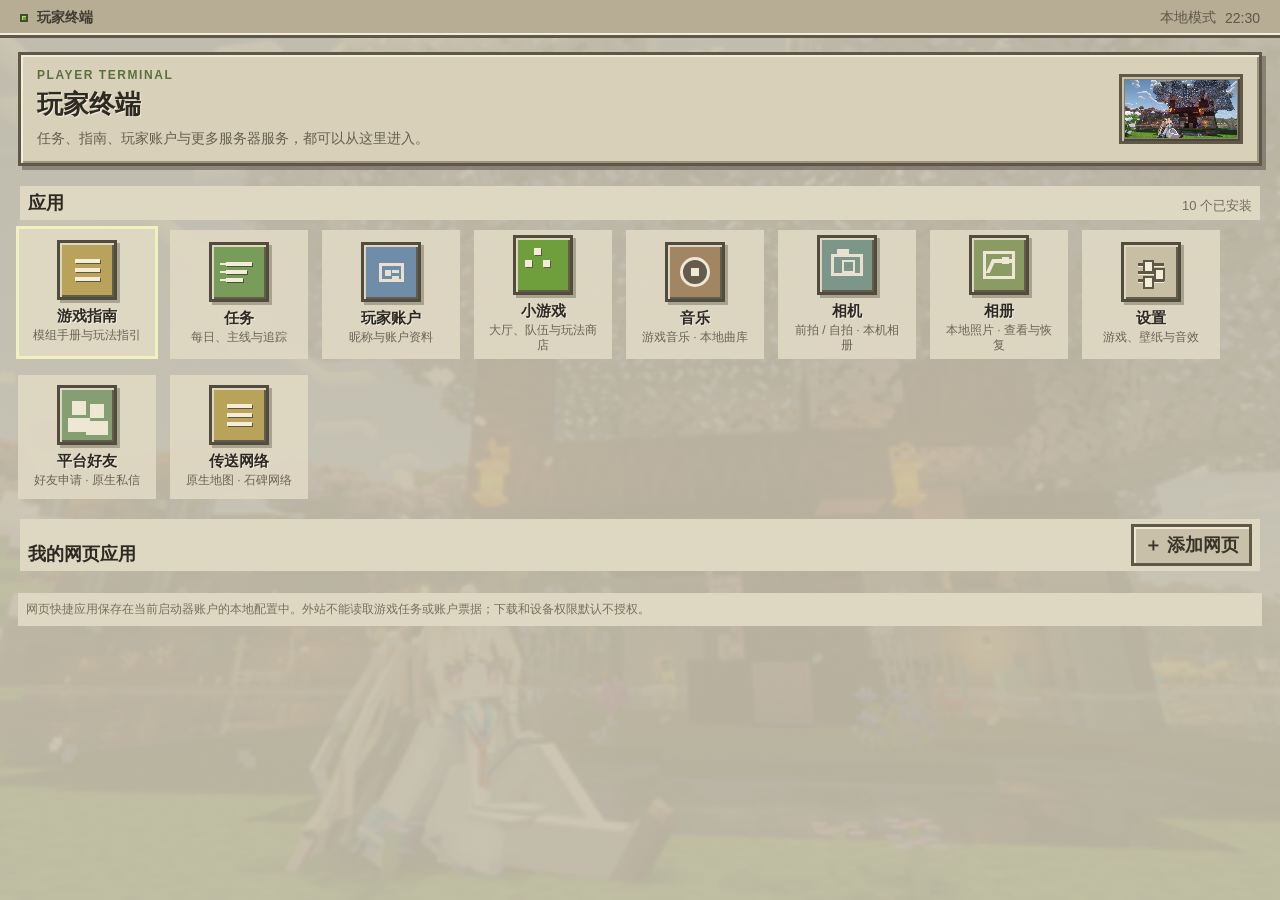
==== commit 21144b66: "Unify minigame room dialogs and invitation UX" ====
--- a/src/main/resources/assets/muxi_terminal/html/terminal/index.html
+++ b/src/main/resources/assets/muxi_terminal/html/terminal/index.html
@@ -170,6 +170,7 @@
   <script src="./friends-controller.js"></script>
   <script src="./friends-app.js"></script>
   <script src="./apps/minigames/model.js"></script>
+  <script src="./apps/minigames/dialog.js"></script>
   <script src="./apps/minigames/app.js"></script>
   <script src="./friends-invites-controller.js"></script>
   <script src="./friends-invites.js"></script>
--- a/src/main/resources/assets/muxi_terminal/html/terminal/styles.css
+++ b/src/main/resources/assets/muxi_terminal/html/terminal/styles.css
@@ -51,7 +51,7 @@
 @media(max-width:500px){.hero{flex-wrap:wrap}.cover-frame{display:none}.search-wrap{width:100%;margin-left:0}.search-wrap input{width:100%}.app-grid{grid-template-columns:repeat(auto-fit,minmax(104px,1fr))}.detail-card{padding:12px}}
 
 /* Native local wallpaper spans the shared Pad shell. */
-.shell{background-image:linear-gradient(rgba(201,194,174,.12),rgba(201,194,174,.12)),var(--terminal-wallpaper,url('./cover.png'));background-size:cover;background-position:center;background-repeat:no-repeat}
+.shell{background-image:linear-gradient(rgba(201,194,174,.90),rgba(201,194,174,.90)),var(--terminal-wallpaper,url('./cover.png'));background-size:cover;background-position:center;background-repeat:no-repeat}
 /* Keep controls readable even over a dark or busy personal wallpaper. */
 .app-card{background:rgba(222,215,194,.96)}
 .app-card:hover,.app-card.keyboard-selected{background:var(--panel)}
--- a/src/main/resources/assets/muxi_terminal/html/terminal/apps/minigames/app.css
+++ b/src/main/resources/assets/muxi_terminal/html/terminal/apps/minigames/app.css
@@ -13,9 +13,26 @@
 .mg-map-list .guide-card{cursor:pointer;text-align:left;color:inherit}
 .mg-lobby-heading{display:flex;align-items:center;justify-content:space-between;gap:12px;margin:8px 0 14px}
 .mg-lobby-heading h3{margin:0}
+/* Lobby controls stay visible while the room list fills the remaining APP height. */
+.minigames-app.mg-lobby.page-active{display:flex;flex-direction:column;overflow:hidden}
+.mg-lobby>.toolbar,.mg-lobby>.task-tabs,.mg-lobby>.mg-notice{flex-shrink:0}
+.mg-lobby .mg-content{display:flex;flex-direction:column;flex:1;min-height:0}
+.mg-lobby-heading{flex-shrink:0;margin:0 0 8px}
+.mg-room-list{flex:1;min-height:0;overflow:auto;overscroll-behavior:contain;scrollbar-gutter:stable;border:3px solid var(--line);background:var(--panel);padding:12px}
+.mg-room-list>.section-title:first-child{margin-top:0}
+.mg-room-list>.detail-card:last-child,.mg-room-list>.task-intro:last-child{margin-bottom:0}
+.mg-room-list>.task-empty:only-child{height:100%;display:grid;place-content:center;border:0}
 .mg-lobby-heading button,.mg-room-invitations button{padding:7px 12px;cursor:pointer}
 .mg-content .guide-card .detail-actions{margin-top:9px}
 .mg-content .guide-card h4{margin:0 0 6px;font-size:var(--font-body,15px)}
+.mg-card-preview{width:100%;max-width:256px;margin:0 auto 12px}
+.mg-preview-media{position:relative;width:100%;aspect-ratio:4/3;box-sizing:border-box;border:2px solid var(--line);background:var(--line-hi)}
+.mg-preview-media .terminal-icon{display:flex;width:100%;height:100%;flex:none}
+.mg-preview-media .terminal-icon img{object-fit:contain;image-rendering:pixelated}
+.mg-preview-media .ti-fallback{display:none}
+.mg-preview-unavailable{position:absolute;inset:0;display:flex;align-items:center;justify-content:center;padding:12px;color:var(--muted);font-size:var(--font-small,12px);text-align:center}
+.mg-preview-media:has(img[data-terminal-icon-kind]:not([hidden])) .mg-preview-unavailable{display:none}
+.mg-card-preview figcaption{margin-top:6px;color:var(--muted);font-size:var(--font-small,12px);line-height:1.5;overflow-wrap:anywhere}
 .mg-fields{display:flex;gap:12px;flex-wrap:wrap;margin:10px 0}
 .mg-field{display:grid;gap:5px;font-size:var(--font-body,15px);min-width:150px}
 .mg-field .detail-actions{margin-top:0}
@@ -30,3 +47,21 @@
 .minigames-icon{background:var(--accent);position:relative}
 .minigames-icon i{position:absolute;width:7px;height:7px;background:var(--line-hi);box-shadow:1px 1px 0 var(--line)}
 .minigames-icon i:nth-child(1){left:18px;top:10px}.minigames-icon i:nth-child(2){left:9px;top:22px}.minigames-icon i:nth-child(3){left:27px;top:22px}
+
+/* Shared room dialogs reuse the terminal's pixel panels and controls. */
+.mg-dialog{position:fixed;inset:0;z-index:21;background:rgba(45,42,34,.65);display:grid;place-items:center;padding:12px}
+.mg-dialog[hidden]{display:none!important}
+.mg-dialog-panel{width:min(620px,100%);max-height:100%;display:flex;flex-direction:column;min-height:0;margin:0!important}
+.mg-dialog-panel>.toolbar{flex-shrink:0;min-height:40px;margin-bottom:12px;padding:0;background:transparent;box-shadow:none;border:0}
+.mg-dialog-panel>.toolbar h3{flex:1}
+.mg-dialog-body{overflow:auto;min-height:0;overscroll-behavior:contain}
+.mg-dialog-footer,.mg-dialog-status{flex-shrink:0}
+.mg-dialog-status:empty{display:none}.mg-dialog-status{margin-top:10px;font-size:var(--font-small);line-height:1.5}
+.mg-form-row{display:grid;grid-template-columns:110px minmax(0,1fr);align-items:center;gap:12px;margin:12px 0;font-size:var(--font-body)}
+.mg-form-row input,.mg-form-row select{width:100%;min-width:0;padding:8px;border:2px solid var(--line);background:var(--line-hi);color:var(--text);border-radius:0;font:inherit}
+.mg-form-note{font-size:var(--font-small);color:var(--muted);line-height:1.6;margin:12px 0}
+.mg-room-heading{display:flex;align-items:start;justify-content:space-between;gap:12px;flex-wrap:wrap}.mg-room-heading h3{margin:5px 0}.mg-room-heading small{color:var(--muted)}
+.mg-room-facts{display:flex;gap:8px 20px;flex-wrap:wrap;line-height:1.6;margin:12px 0;font-size:var(--font-body)}
+.mg-members{list-style:none;margin:12px 0 0;padding:0;display:grid;gap:8px}.mg-members li{display:flex;justify-content:space-between;gap:12px;flex-wrap:wrap;padding:10px;border:2px solid var(--line);background:var(--panel2)}.mg-members span{font-size:var(--font-small);color:var(--muted)}
+.mg-dialog .friends-invite-panel{border:0;box-shadow:none;padding:0;margin:0}.mg-dialog .friends-invite-panel .task-tabs{gap:8px}.mg-dialog .friends-invite-panel li{list-style:none;display:flex;justify-content:space-between;gap:8px;align-items:center;padding:8px;border:2px solid var(--line);margin:6px 0}.mg-dialog .friends-invite-panel ul{padding:0}.mg-dialog .friends-invite-panel h4{margin:14px 0 8px}
+@media(max-width:500px){.mg-form-row{grid-template-columns:1fr;gap:5px}.mg-dialog-panel{padding:12px!important}.mg-room-facts{gap:5px 12px}}
